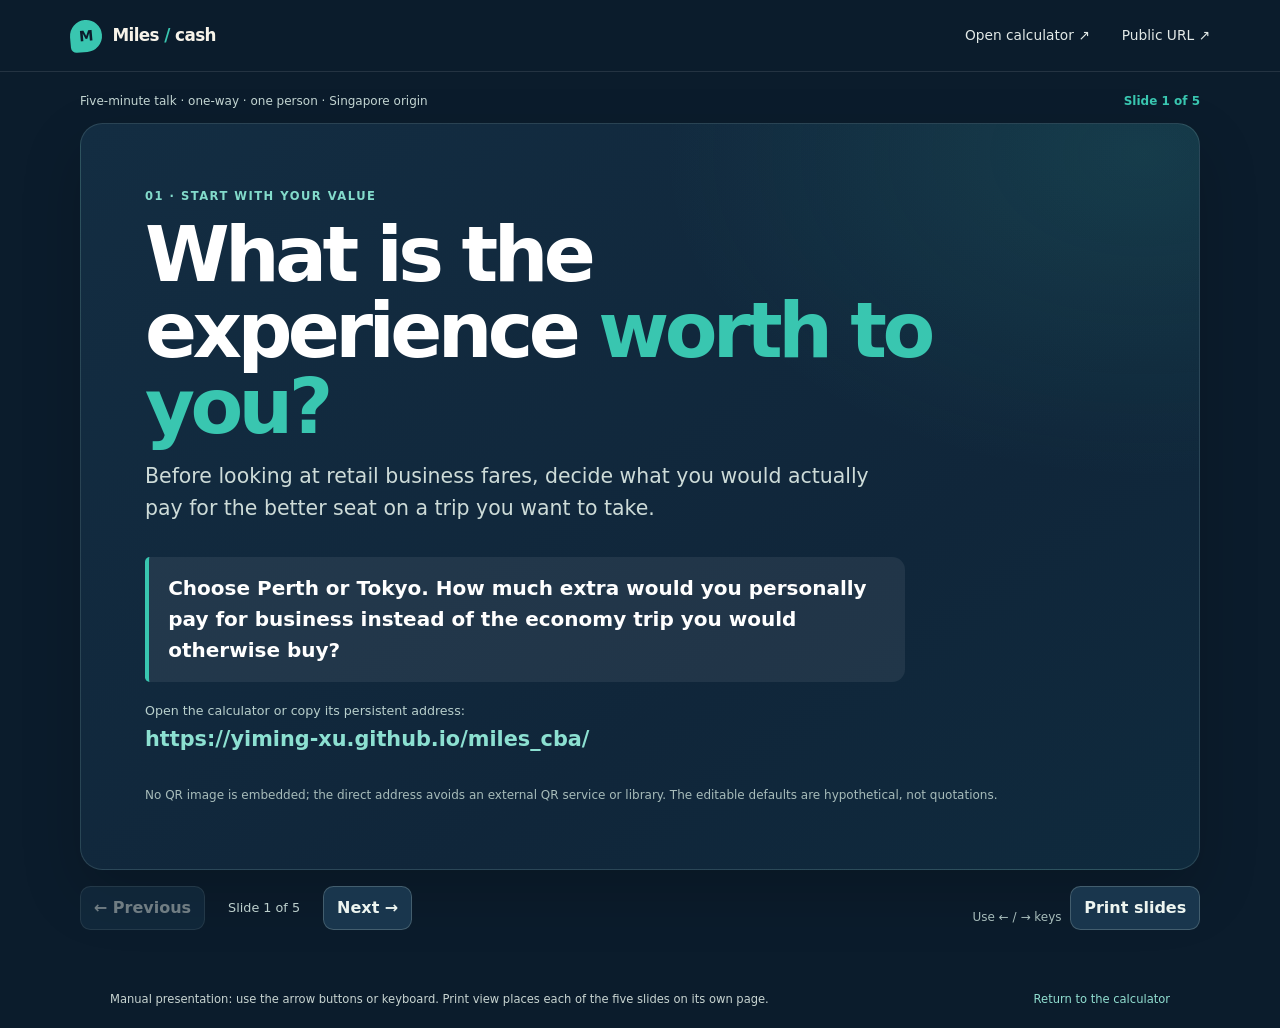
==== slides.html @ 459aa9f6 "feat: publish guided miles calculator and five-slide presentation" ====
<!doctype html>
<html lang="en-SG">
<head>
  <meta charset="utf-8">
  <meta name="viewport" content="width=device-width, initial-scale=1">
  <meta name="theme-color" content="#10263a">
  <meta name="description" content="A five-slide browser presentation: compare personal value, miles, cash and time for Singapore-origin one-way awards.">
  <title>Miles or cash? — five-slide browser presentation</title>
  <link rel="stylesheet" href="styles.css">
</head>
<body class="slides-page">
  <header class="site-header">
    <a class="brand" href="index.html" aria-label="Open Miles or cash calculator">
      <span class="brand-mark" aria-hidden="true">M</span>
      <span>Miles <span class="brand-light">/</span> cash</span>
    </a>
    <nav class="top-nav" aria-label="Page navigation">
      <a href="index.html">Open calculator <span aria-hidden="true">↗</span></a>
      <a href="https://yiming-xu.github.io/miles_cba/">Public URL <span aria-hidden="true">↗</span></a>
    </nav>
  </header>

  <div class="slides-topline">
    <span>Five-minute talk · one-way · one person · Singapore origin</span>
    <strong id="slide-counter" aria-live="polite">Slide 1 of 5</strong>
  </div>

  <main class="slide-stage" id="slide-stage" aria-label="Five-slide presentation">
    <section class="slide" id="slide-1" aria-labelledby="slide-title-1" aria-hidden="false">
      <p class="slide-kicker">01 · Start with your value</p>
      <h1 id="slide-title-1">What is the experience <em>worth to you?</em></h1>
      <p class="slide-lede">Before looking at retail business fares, decide what you would actually pay for the better seat on a trip you want to take.</p>
      <p class="slide-question">Choose Perth or Tokyo. How much extra would you personally pay for business instead of the economy trip you would otherwise buy?</p>
      <p class="slide-url">Open the calculator or copy its persistent address:<br>
        <a href="https://yiming-xu.github.io/miles_cba/">https://yiming-xu.github.io/miles_cba/</a>
      </p>
      <p class="slide-note">No QR image is embedded; the direct address avoids an external QR service or library. The editable defaults are hypothetical, not quotations.</p>
    </section>

    <section class="slide" id="slide-2" aria-labelledby="slide-title-2" aria-hidden="true" hidden>
      <p class="slide-kicker">02 · What do the miles buy?</p>
      <h1 id="slide-title-2">A full award, <em>one way.</em></h1>
      <p class="slide-lede">These are Singapore Airlines Saver business awards from Singapore, for one person. They are not upgrade-award prices.</p>
      <div class="slide-table-wrap" role="region" aria-label="One-way award and illustrative cash assumptions" tabindex="0">
        <table class="slide-table">
          <thead>
            <tr><th scope="col">Singapore to</th><th scope="col">Full business award</th><th scope="col">Economy saving*</th><th scope="col">Award cash*</th></tr>
          </thead>
          <tbody>
            <tr><td>Perth</td><td><strong>42,500 miles</strong></td><td>S$300</td><td>S$100</td></tr>
            <tr><td>Tokyo, Haneda or Narita</td><td><strong>54,500 miles</strong></td><td>S$450</td><td>S$100</td></tr>
            <tr><td>London Heathrow</td><td><strong>108,500 miles</strong></td><td>S$700</td><td>S$100</td></tr>
          </tbody>
        </table>
      </div>
      <div class="slide-callout"><strong>*Hypothetical teaching inputs, not live fares or taxes.</strong> Match the whole itinerary and the cash you truly avoid. Award cash charges are additional; seats are capacity-controlled.</div>
      <p class="slide-note">Rate research verified 19 October 2026. No date-specific seat search was performed. Recheck the award chart, cash charges and inventory before presenting or booking. <a href="https://github.com/yiming-xu/miles_cba/blob/main/presentation.md#sources" target="_blank" rel="noopener">Source notes on GitHub ↗</a></p>
    </section>

    <section class="slide" id="slide-3" aria-labelledby="slide-title-3" aria-hidden="true" hidden>
      <p class="slide-kicker">03 · How would you earn them?</p>
      <h1 id="slide-title-3">One pool. <em>One cap.</em></h1>
      <p class="slide-lede">The calculator uses one simple monthly eligible-spend pool. It does not combine bank points or optimize category caps.</p>
      <div class="slide-kpis">
        <div class="slide-kpi"><span>Eligible spend / month</span><strong>S$1,000</strong><small>Hypothetical one-pool cap</small></div>
        <div class="slide-kpi"><span>Illustrative earn rate</span><strong>4 mpd</strong><small>4,000 miles in a full month</small></div>
        <div class="slide-kpi"><span>Opening balance</span><strong>0</strong><small>Prospective earning only</small></div>
      </div>
      <div class="slide-two-col">
        <div class="slide-panel">
          <h2>Why does the calculator show more time?</h2>
          <ul>
            <li>Default transfer block: 10,000 miles; editable, with an idealised 1-mile switch.</li>
            <li>Round the remaining award target up to a transfer block, then round accumulation up to full months.</li>
            <li>Whole-month cashback and time costs include any miles earned beyond the award target. Leftover miles receive S$0 value.</li>
          </ul>
        </div>
        <div class="slide-panel">
          <h2>Keep the earning pool simple</h2>
          <p>Effective monthly spend is the lower of eligible spend and the single cap. No multi-bank optimiser, category split, transaction rounding or exclusions are simulated.</p>
          <p class="slide-formula">Monthly eligible spend × miles per S$ = miles per month</p>
        </div>
      </div>
      <p class="slide-note">This does not model opening miles; do not use it to price an existing balance. Choose a one-way trip that matches your actual plan.</p>
    </section>

    <section class="slide" id="slide-4" aria-labelledby="slide-title-4" aria-hidden="true" hidden>
      <p class="slide-kicker">04 · What do you give up?</p>
      <h1 id="slide-title-4">Count the cash <em>and the time.</em></h1>
      <p class="slide-lede">Tokyo illustrates the default whole-month model. The result changes when your genuine alternative or earning conditions change.</p>
      <div class="slide-two-col">
        <div class="slide-panel">
          <h2>Tokyo · 54,500-mile award</h2>
          <ul>
            <li>54,500 required miles round up to a 60,000-mile transfer goal at the default 10,000-mile block.</li>
            <li>At 4,000 miles per month, 15 whole months earn 60,000 miles; 5,500 remain after the award.</li>
            <li>15 months × S$1,000 × 1.7% = <strong>S$255 cashback forgone</strong>.</li>
            <li>15 months × 15 minutes × S$40/hour = <strong>S$150 time cost</strong>.</li>
          </ul>
        </div>
        <div class="slide-panel">
          <h2>Fees and gift routes</h2>
          <p>S$100 hypothetical award cash + S$30 hypothetical fee allowance.</p>
          <p>A welcome fee or a genuinely displaced cash offer belongs in the cost. A cash gift that can accompany the miles card belongs on the value side.</p>
          <p class="slide-formula">Cashback + time + award cash + incremental fees = modeled cost</p>
        </div>
      </div>
      <div class="slide-callout">Surplus miles are shown separately and valued at <strong>S$0</strong>. Credit delay affects the ready-date estimate in parallel; no extra monthly spend or time cost is assumed during that wait.</div>
      <p class="slide-note">All cash amounts and personal time values are illustrative, not quotes or universal valuations. Offer eligibility and qualifying spend are not checked.</p>
    </section>

    <section class="slide" id="slide-5" aria-labelledby="slide-title-5" aria-hidden="true" hidden>
      <p class="slide-kicker">05 · Your answer, not the airline's valuation</p>
      <h1 id="slide-title-5">Start with your own <em>break-even.</em></h1>
      <p class="slide-lede">Under the Tokyo defaults, the whole-month estimate is simple enough to audit—and sensitive to your own numbers.</p>
      <div class="slide-result">
        <div><span>Total modeled cost</span><strong>S$535</strong></div>
        <div><span>Break-even extra willingness</span><strong>S$85</strong></div>
        <div class="highlight"><span>Example willingness S$150 → net</span><strong>+S$65</strong></div>
      </div>
      <div class="slide-two-col">
        <div class="slide-panel">
          <h2>Use your own real alternative</h2>
          <p>The S$450 economy saving plus S$150 willingness gives S$600 personal value. Subtract S$535 modeled cost. This is a teaching comparison, not a booking recommendation.</p>
          <p class="slide-formula">Break-even willingness = max(0, total cost − economy saving − miles-card cash gift)</p>
        </div>
        <div class="slide-panel">
          <h2>Before deciding</h2>
          <ul>
            <li>Positive does not guarantee a seat, savings, or a future award rate.</li>
            <li>Check expiry, devaluation risk, real dates, cash charges and full-trip fares.</li>
            <li>Within S$50 of zero? Small assumption changes can reverse the sign.</li>
          </ul>
        </div>
      </div>
      <p class="slide-note">Research snapshot: 19 October 2026. Offers expire; recheck terms and eligibility. No live seat check. <a href="https://github.com/yiming-xu/miles_cba/blob/main/research/sweet-spots.md" target="_blank" rel="noopener">Detailed sweet spots and promotion notes ↗</a> · <a href="https://github.com/yiming-xu/miles_cba/blob/main/presentation.md#appendix--public-welcome-offer-examples" target="_blank" rel="noopener">Welcome-offer appendix ↗</a></p>
      <p class="slide-note">Close: compare the trip you want, count money and time, then decide for yourself.</p>
    </section>
  </main>

  <nav class="slide-controls" aria-label="Presentation controls">
    <div class="slide-control-group">
      <button id="previous-slide" type="button" aria-label="Previous slide">← <span class="print-label">Previous</span></button>
      <span class="slide-count" id="slide-count" aria-live="polite">Slide 1 of 5</span>
      <button id="next-slide" type="button" aria-label="Next slide"><span class="print-label">Next</span> →</button>
    </div>
    <div class="slide-control-group">
      <span class="slide-note">Use ← / → keys</span>
      <button id="print-slides" type="button">Print slides</button>
    </div>
  </nav>

  <footer class="site-footer">
    <p>Manual presentation: use the arrow buttons or keyboard. Print view places each of the five slides on its own page.</p>
    <a href="index.html">Return to the calculator</a>
  </footer>

  <script>
    (() => {
      "use strict";
      const slides = Array.from(document.querySelectorAll(".slide"));
      const previous = document.getElementById("previous-slide");
      const next = document.getElementById("next-slide");
      const counter = document.getElementById("slide-count");
      const topCounter = document.getElementById("slide-counter");
      const status = document.getElementById("slide-counter");
      let current = 0;
      let touchStartX = null;

      function showSlide(index) {
        current = Math.max(0, Math.min(slides.length - 1, index));
        slides.forEach((slide, slideIndex) => {
          const isCurrent = slideIndex === current;
          slide.hidden = !isCurrent;
          slide.setAttribute("aria-hidden", String(!isCurrent));
        });
        const label = `Slide ${current + 1} of ${slides.length}`;
        counter.textContent = label;
        topCounter.textContent = label;
        previous.disabled = current === 0;
        next.disabled = current === slides.length - 1;
        status.setAttribute("aria-label", `${label}: ${slides[current].querySelector("h1").textContent}`);
      }

      previous.addEventListener("click", () => showSlide(current - 1));
      next.addEventListener("click", () => showSlide(current + 1));
      document.getElementById("print-slides").addEventListener("click", () => window.print());
      document.addEventListener("keydown", (event) => {
        if (event.altKey || event.ctrlKey || event.metaKey) return;
        if (event.target instanceof HTMLElement && event.target.isContentEditable) return;
        if (event.key === "ArrowRight" || event.key === "PageDown") {
          event.preventDefault();
          showSlide(current + 1);
        } else if (event.key === "ArrowLeft" || event.key === "PageUp") {
          event.preventDefault();
          showSlide(current - 1);
        } else if (event.key === "Home") {
          showSlide(0);
        } else if (event.key === "End") {
          showSlide(slides.length - 1);
        }
      });
      const stage = document.getElementById("slide-stage");
      stage.addEventListener("touchstart", (event) => {
        touchStartX = event.changedTouches[0]?.clientX ?? null;
      }, { passive: true });
      stage.addEventListener("touchend", (event) => {
        const endX = event.changedTouches[0]?.clientX;
        if (touchStartX === null || typeof endX !== "number") return;
        const distance = endX - touchStartX;
        if (Math.abs(distance) > 70) showSlide(current + (distance < 0 ? 1 : -1));
        touchStartX = null;
      }, { passive: true });
      showSlide(0);
    })();
  </script>
</body>
</html>
---- styles.css ----
:root {
  color-scheme: light;
  --navy: #10263a;
  --navy-deep: #0b1c2c;
  --navy-soft: #1a3850;
  --teal: #39c6b0;
  --teal-dark: #087f75;
  --teal-pale: #dff5ed;
  --cream: #f7f3e9;
  --paper: #fffdf8;
  --ink: #172c3d;
  --muted: #60717a;
  --line: #d8ded9;
  --coral: #b44837;
  --positive: #096c5e;
  --shadow: 0 14px 38px rgba(16, 38, 58, 0.08);
  --radius-lg: 1.3rem;
  --radius-md: 0.85rem;
  font-family: "Avenir Next", Avenir, "Segoe UI", system-ui, sans-serif;
  font-synthesis: none;
  text-rendering: optimizeLegibility;
  -webkit-font-smoothing: antialiased;
  -moz-osx-font-smoothing: grayscale;
}

* { box-sizing: border-box; }
html { scroll-behavior: smooth; scroll-padding-top: 8rem; }
body { margin: 0; background: var(--cream); color: var(--ink); line-height: 1.55; }
button, input, select { font: inherit; }
a { color: inherit; }
a:focus-visible, button:focus-visible, input:focus-visible, select:focus-visible, summary:focus-visible {
  outline: 3px solid #27a997;
  outline-offset: 3px;
}
[hidden] { display: none !important; }

.site-header {
  min-height: 4.5rem;
  padding: 0.8rem max(1.25rem, calc((100vw - 1140px) / 2));
  display: flex;
  align-items: center;
  justify-content: space-between;
  gap: 1rem;
  color: var(--cream);
  background: var(--navy-deep);
}
.brand {
  display: inline-flex;
  align-items: center;
  gap: 0.65rem;
  text-decoration: none;
  font-weight: 800;
  letter-spacing: -0.035em;
  font-size: 1.05rem;
}
.brand-mark {
  width: 2rem;
  height: 2rem;
  display: grid;
  place-items: center;
  color: var(--navy-deep);
  background: var(--teal);
  border-radius: 50% 50% 50% 0.35rem;
  font-size: 0.9rem;
  transform: rotate(-5deg);
}
.brand-light { color: var(--teal); }
.top-nav { display: flex; align-items: center; gap: clamp(0.8rem, 3vw, 2rem); }
.top-nav a {
  color: #e2e9e7;
  font-size: 0.86rem;
  text-decoration: none;
}
.top-nav a:hover, .hero-footnote a:hover { color: var(--teal); }

.hero {
  padding: clamp(2.6rem, 7vw, 5rem) max(1.25rem, calc((100vw - 1140px) / 2)) 1.7rem;
  color: var(--cream);
  background:
    radial-gradient(ellipse at 83% 18%, rgba(57, 198, 176, 0.15), transparent 33%),
    linear-gradient(135deg, var(--navy), #153349 72%, #102b3d);
}
.hero-copy { max-width: 780px; }
.eyebrow {
  margin: 0 0 0.38rem;
  color: var(--teal-dark);
  font-size: 0.72rem;
  font-weight: 850;
  letter-spacing: 0.14em;
  line-height: 1.3;
  text-transform: uppercase;
}
.eyebrow-light { color: #86dfd0; }
.hero h1 {
  max-width: 760px;
  margin: 0;
  font-size: clamp(2.65rem, 7vw, 5.6rem);
  line-height: 0.99;
  letter-spacing: -0.065em;
  font-weight: 760;
}
.hero h1 em { color: var(--teal); font-style: normal; }
.hero-lede {
  max-width: 650px;
  margin: 1.2rem 0 0;
  color: #d5e0df;
  font-size: clamp(1rem, 2vw, 1.2rem);
}
.hypothesis-banner {
  width: min(100%, 1140px);
  display: flex;
  align-items: flex-start;
  gap: 0.85rem;
  margin: 2rem auto 0;
  padding: 1rem 1.15rem;
  color: #f8f5ea;
  background: rgba(255, 255, 255, 0.07);
  border: 1px solid rgba(182, 231, 219, 0.28);
  border-radius: var(--radius-md);
}
.hypothesis-banner p { margin: 0; font-size: 0.91rem; }
.hypothesis-banner strong { color: #9fe4d8; }
.banner-icon {
  flex: 0 0 1.35rem;
  display: grid;
  place-items: center;
  width: 1.35rem;
  height: 1.35rem;
  margin-top: 0.05rem;
  color: var(--navy);
  background: var(--teal);
  border-radius: 50%;
  font-size: 0.8rem;
  font-weight: 900;
}
.hero-footnote {
  width: min(100%, 1140px);
  display: flex;
  justify-content: space-between;
  gap: 1rem;
  margin: 1.35rem auto 0;
  color: #b8cbc9;
  font-size: 0.79rem;
}
.hero-footnote a { color: #dff4ee; text-decoration: none; }

.sticky-result {
  position: sticky;
  top: 0.55rem;
  z-index: 20;
  width: min(calc(100% - 2rem), 1140px);
  min-height: 5.2rem;
  display: flex;
  align-items: center;
  gap: 1.4rem;
  margin: 1.1rem auto 0;
  padding: 0.8rem 1.2rem;
  color: var(--ink);
  background: rgba(255, 253, 248, 0.96);
  border: 1px solid rgba(16, 38, 58, 0.12);
  border-left: 0.35rem solid var(--teal-dark);
  border-radius: 0.95rem;
  box-shadow: 0 8px 24px rgba(16, 38, 58, 0.12);
  backdrop-filter: blur(12px);
}
.sticky-result.is-positive { border-left-color: var(--positive); }
.sticky-result.is-negative { border-left-color: var(--coral); }
.sticky-result.is-invalid { border-left-color: #b07c27; }
.sticky-result-copy { flex: 1 1 auto; min-width: 10rem; display: flex; flex-direction: column; }
.sticky-label { color: var(--muted); font-size: 0.68rem; font-weight: 800; letter-spacing: 0.09em; text-transform: uppercase; }
.sticky-result-copy strong { font-size: 0.92rem; line-height: 1.3; }
.sticky-metric { min-width: 7.2rem; display: flex; flex-direction: column; }
.sticky-metric > span { color: var(--muted); font-size: 0.71rem; }
.sticky-metric strong { font-size: 1.2rem; line-height: 1.2; font-variant-numeric: tabular-nums; }
.sticky-metric small { font-size: 0.7rem; font-weight: 600; }
.sticky-link { flex: 0 0 auto; color: var(--teal-dark); font-size: 0.8rem; font-weight: 800; text-decoration: none; }
.sticky-link:hover { text-decoration: underline; }

.page-main { width: min(calc(100% - 2rem), 1060px); margin: 0 auto; padding: 2.4rem 0 4rem; }
.intro-row { display: flex; justify-content: space-between; align-items: end; gap: 2rem; margin: 0 0 1.35rem; }
.intro-row h2 { margin: 0; color: var(--navy); font-size: clamp(1.6rem, 4vw, 2.3rem); letter-spacing: -0.045em; line-height: 1.1; }
.intro-row h2 span { color: var(--teal-dark); font-size: 0.75em; }
.intro-note { max-width: 430px; margin: 0; color: var(--muted); font-size: 0.88rem; }
.calculator-form { display: grid; gap: 1rem; }
.step-card {
  padding: clamp(1.2rem, 3vw, 2rem);
  background: var(--paper);
  border: 1px solid rgba(16, 38, 58, 0.09);
  border-radius: var(--radius-lg);
  box-shadow: var(--shadow);
}
.step-heading { display: flex; align-items: flex-start; gap: 0.95rem; margin-bottom: 0.85rem; }
.step-number {
  flex: 0 0 2.55rem;
  display: grid;
  place-items: center;
  height: 2.55rem;
  color: var(--navy);
  background: var(--teal-pale);
  border-radius: 0.75rem;
  font-size: 0.8rem;
  font-weight: 900;
  font-variant-numeric: tabular-nums;
}
.step-heading .eyebrow { margin-top: 0.08rem; }
.step-heading h2 { margin: 0; color: var(--navy); font-size: clamp(1.3rem, 3vw, 1.75rem); line-height: 1.18; letter-spacing: -0.04em; }
.section-lede { max-width: 760px; margin: 0 0 1.3rem; color: var(--muted); font-size: 0.93rem; }
.field-grid { display: grid; grid-template-columns: repeat(2, minmax(0, 1fr)); gap: 1rem 1.2rem; }
.field-grid-wide { align-items: stretch; }
.field-span-two { grid-column: 1 / -1; }
.field { min-width: 0; display: flex; flex-direction: column; gap: 0.4rem; }
.field > label { color: var(--ink); font-size: 0.86rem; font-weight: 760; line-height: 1.35; }
.unit { display: inline-block; margin-left: 0.18rem; color: var(--muted); font-size: 0.7rem; font-weight: 650; letter-spacing: 0.02em; }
.field-hint { color: var(--muted); font-size: 0.75rem; line-height: 1.42; }
.field input, .field select, .input-with-prefix, .input-with-suffix {
  width: 100%;
  min-height: 2.85rem;
  color: var(--ink);
  background: #fff;
  border: 1px solid #cbd5d1;
  border-radius: 0.65rem;
}
.field input, .field select { padding: 0.65rem 0.75rem; }
.field select { cursor: pointer; }
.field input[aria-invalid="true"] { border-color: var(--coral); background: #fff9f7; }
.input-with-prefix, .input-with-suffix { display: flex; align-items: center; overflow: hidden; }
.input-with-prefix > span, .input-with-suffix > span {
  flex: 0 0 auto;
  padding: 0 0.75rem;
  color: var(--muted);
  font-size: 0.83rem;
  font-weight: 700;
}
.input-with-prefix input, .input-with-suffix input { min-width: 0; border: 0; border-radius: 0; }
.input-with-prefix:focus-within, .input-with-suffix:focus-within { outline: 3px solid rgba(39, 169, 151, 0.3); border-color: var(--teal-dark); }
.input-with-prefix input:focus-visible, .input-with-suffix input:focus-visible { outline: none; }
.award-rate {
  grid-column: 1 / -1;
  display: flex;
  align-items: baseline;
  flex-wrap: wrap;
  gap: 0.25rem 0.75rem;
  padding: 0.9rem 1rem;
  color: var(--cream);
  background: var(--navy);
  border-radius: var(--radius-md);
}
.award-rate-label { flex-basis: 100%; color: #a7c7c5; font-size: 0.7rem; font-weight: 750; letter-spacing: 0.08em; text-transform: uppercase; }
.award-rate strong { color: #fff; font-size: 1.55rem; font-variant-numeric: tabular-nums; line-height: 1.2; }
.award-rate strong small { color: #b9d0cc; font-size: 0.75rem; }
.award-rate-route { color: #d3e4de; font-size: 0.85rem; }
.inline-note { display: flex; gap: 0.6rem; margin: 1.1rem 0 0; padding-top: 0.85rem; color: #4e666b; border-top: 1px solid #e5e9e4; font-size: 0.79rem; }
.inline-note span { color: var(--teal-dark); font-weight: 900; }

.optional-details { margin-top: 1.35rem; border-top: 1px solid #e1e7e2; }
.optional-details summary, .research-appendix summary { cursor: pointer; list-style: none; }
.optional-details summary::-webkit-details-marker, .research-appendix summary::-webkit-details-marker { display: none; }
.optional-details summary {
  display: flex;
  align-items: center;
  gap: 0.7rem;
  padding: 1rem 0 0;
  color: var(--teal-dark);
  font-size: 0.87rem;
  font-weight: 800;
}
.optional-details summary::before { content: "+"; display: inline-grid; place-items: center; width: 1.35rem; height: 1.35rem; color: var(--navy); background: var(--teal-pale); border-radius: 50%; font-size: 1rem; }
.optional-details[open] summary::before { content: "−"; }
.details-lede { margin: 0.8rem 0 1rem; color: var(--muted); font-size: 0.81rem; }
.assumption-callout { margin: 1.05rem 0 0; padding: 0.8rem 0.9rem; color: #4f5e5e; background: #f3f4ee; border-left: 3px solid #7abeb1; border-radius: 0.3rem; font-size: 0.77rem; }
.transfer-controls { display: grid; grid-template-columns: minmax(0, 1fr) minmax(0, 1fr); align-items: end; gap: 1.2rem; margin-top: 1.2rem; padding-top: 1.2rem; border-top: 1px solid #e1e7e2; }
.transfer-field { max-width: 25rem; }
.switch-row { display: flex; align-items: center; gap: 0.8rem; min-height: 3.6rem; cursor: pointer; }
.switch-row > input { position: absolute; width: 1px; height: 1px; opacity: 0.01; }
.switch-visual { position: relative; flex: 0 0 2.7rem; width: 2.7rem; height: 1.55rem; background: #c5d0ce; border-radius: 2rem; transition: background 160ms ease; }
.switch-visual::after { content: ""; position: absolute; top: 0.2rem; left: 0.2rem; width: 1.15rem; height: 1.15rem; background: white; border-radius: 50%; box-shadow: 0 1px 4px rgba(0, 0, 0, 0.2); transition: transform 160ms ease; }
.switch-row input:checked + .switch-visual { background: var(--teal-dark); }
.switch-row input:checked + .switch-visual::after { transform: translateX(1.15rem); }
.switch-row input:focus-visible + .switch-visual { outline: 3px solid #27a997; outline-offset: 3px; }
.switch-row strong, .switch-row small { display: block; }
.switch-row strong { color: var(--ink); font-size: 0.83rem; }
.switch-row small { max-width: 19rem; margin-top: 0.18rem; color: var(--muted); font-size: 0.72rem; line-height: 1.4; }

.input-error { margin: 0 0 1rem; padding: 0.9rem 1rem; color: #762d21; background: #fff0eb; border: 1px solid #e2a99c; border-radius: 0.7rem; font-size: 0.85rem; }
.result-panel {
  margin-top: 1.2rem;
  padding: clamp(1.2rem, 3.5vw, 2.2rem);
  color: var(--cream);
  background: linear-gradient(145deg, var(--navy), #15354a);
  border-radius: var(--radius-lg);
  box-shadow: 0 18px 45px rgba(16, 38, 58, 0.16);
  scroll-margin-top: 8rem;
}
.result-heading-row { display: flex; justify-content: space-between; align-items: center; gap: 1rem; }
.result-heading-row .eyebrow { color: #8dd7ca; }
.result-heading-row h2 { margin: 0; color: #fff; font-size: clamp(1.45rem, 3vw, 2rem); letter-spacing: -0.04em; }
.model-badge { flex: 0 0 auto; padding: 0.42rem 0.65rem; color: #d8f2e9; background: rgba(57, 198, 176, 0.12); border: 1px solid rgba(131, 220, 203, 0.32); border-radius: 2rem; font-size: 0.66rem; font-weight: 800; letter-spacing: 0.045em; text-transform: uppercase; }
.result-status { margin: 0.85rem 0 1.15rem; color: #c4d8d4; font-size: 0.84rem; }
.result-topline { display: grid; grid-template-columns: 1.1fr 0.9fr; gap: 0.8rem; }
.result-net-block, .result-break-even { display: flex; flex-direction: column; justify-content: center; min-height: 8rem; padding: 1.1rem 1.25rem; background: rgba(255, 255, 255, 0.07); border: 1px solid rgba(255, 255, 255, 0.12); border-radius: var(--radius-md); }
.result-net-block > span:first-child, .result-break-even > span { color: #bdd1ce; font-size: 0.75rem; font-weight: 700; }
.result-net-block > strong { margin: 0.18rem 0; color: var(--teal); font-size: clamp(2rem, 6vw, 3.2rem); font-variant-numeric: tabular-nums; letter-spacing: -0.06em; line-height: 1.1; }
.result-net-block > span:last-child, .result-break-even small { color: #c4d8d4; font-size: 0.73rem; }
.result-break-even strong { margin: 0.35rem 0; color: #fff; font-size: clamp(1.4rem, 4vw, 2rem); font-variant-numeric: tabular-nums; letter-spacing: -0.04em; }
.sensitivity-note { margin-top: 0.8rem; padding: 0.8rem 1rem; color: #fff2d6; background: rgba(208, 157, 61, 0.17); border: 1px solid rgba(231, 193, 112, 0.4); border-radius: 0.65rem; font-size: 0.83rem; font-weight: 720; }
.result-grid { display: grid; grid-template-columns: repeat(2, minmax(0, 1fr)); gap: 1rem; margin-top: 1rem; }
.result-group { padding: 1rem 1.05rem; background: rgba(255, 255, 255, 0.045); border: 1px solid rgba(255, 255, 255, 0.09); border-radius: var(--radius-md); }
.result-group h3 { margin: 0 0 0.6rem; color: #8bdccc; font-size: 0.82rem; letter-spacing: 0.04em; }
.result-group dl { margin: 0; }
.result-group dl > div { display: flex; justify-content: space-between; gap: 1rem; padding: 0.43rem 0; border-bottom: 1px solid rgba(255, 255, 255, 0.09); font-size: 0.76rem; }
.result-group dl > div:last-child { border-bottom: 0; }
.result-group dt { color: #c1d2d0; }
.result-group dd { margin: 0; color: #fff; text-align: right; font-variant-numeric: tabular-nums; }
.total-row dt, .total-row dd { color: #fff; font-weight: 850; }
.leftover-card { display: grid; grid-template-columns: minmax(10rem, 0.65fr) 1.35fr; gap: 1rem; align-items: center; margin-top: 0.9rem; padding: 1rem 1.1rem; color: var(--ink); background: #e6f6ee; border-radius: var(--radius-md); }
.leftover-label { display: block; color: #4c6865; font-size: 0.7rem; font-weight: 800; letter-spacing: 0.06em; text-transform: uppercase; }
.leftover-card strong { display: block; margin-top: 0.1rem; color: #075c51; font-size: 1.45rem; font-variant-numeric: tabular-nums; }
.leftover-card strong small { font-size: 0.72rem; }
.leftover-details p { margin: 0.15rem 0; color: #45615d; font-size: 0.73rem; }
.leftover-details p strong { display: inline; margin: 0; font-size: inherit; }
.method-note, .decision-note { margin: 1rem 0 0; color: #c7d7d4; font-size: 0.75rem; line-height: 1.55; }
.method-note strong { color: #fff; }
.decision-note { padding-top: 0.85rem; border-top: 1px solid rgba(255, 255, 255, 0.12); }

.closing-card {
  display: grid;
  grid-template-columns: auto 1fr auto;
  align-items: center;
  gap: 1.1rem;
  margin-top: 1rem;
  padding: 1.35rem 1.55rem;
  background: #e3f3eb;
  border-radius: var(--radius-lg);
}
.closing-mark { display: grid; place-items: center; width: 2.7rem; height: 2.7rem; color: var(--navy); background: var(--teal); border-radius: 0.9rem; font-size: 1.3rem; font-weight: 900; }
.closing-card .eyebrow { margin-bottom: 0.2rem; }
.closing-card h2 { margin: 0; color: var(--navy); font-size: 1.3rem; letter-spacing: -0.035em; }
.closing-card p:last-child { margin: 0.25rem 0 0; color: #536a6c; font-size: 0.82rem; }
.button { display: inline-flex; align-items: center; justify-content: center; gap: 0.55rem; padding: 0.75rem 0.95rem; border-radius: 0.7rem; font-size: 0.81rem; font-weight: 800; text-decoration: none; white-space: nowrap; }
.button-dark { color: #fff; background: var(--navy); }
.button-dark:hover { background: var(--navy-soft); }

.research-appendix { margin-top: 1rem; padding: 0 1.3rem; background: var(--paper); border: 1px solid rgba(16, 38, 58, 0.1); border-radius: var(--radius-md); }
.research-appendix summary { display: flex; align-items: center; gap: 0.7rem; min-height: 3.7rem; color: var(--navy); font-size: 0.9rem; font-weight: 820; }
.research-appendix summary::before { content: "+"; display: inline-grid; place-items: center; width: 1.35rem; height: 1.35rem; color: var(--navy); background: var(--teal-pale); border-radius: 50%; }
.research-appendix[open] summary::before { content: "−"; }
.appendix-tag { margin-left: auto; padding: 0.22rem 0.5rem; color: var(--teal-dark); background: var(--teal-pale); border-radius: 2rem; font-size: 0.63rem; letter-spacing: 0.07em; text-transform: uppercase; }
.appendix-content { padding: 0.1rem 0 1.25rem; }
.appendix-warning { margin: 0 0 1rem; padding: 0.8rem 0.9rem; color: #594a2c; background: #fbf2dc; border-left: 3px solid #c2963c; font-size: 0.78rem; }
.appendix-columns { display: grid; grid-template-columns: repeat(2, minmax(0, 1fr)); gap: 1.5rem; }
.appendix-columns h3 { margin: 0 0 0.45rem; color: var(--navy); font-size: 0.95rem; }
.appendix-columns p, .appendix-columns li { color: #53666c; font-size: 0.78rem; }
.appendix-columns ul { padding-left: 1.2rem; }
.appendix-columns li + li { margin-top: 0.35rem; }
.text-link { display: inline-block; margin: 0.2rem 0; color: var(--teal-dark); font-size: 0.78rem; font-weight: 760; }
.source-caveat { margin: 1rem 0 0; padding-top: 0.85rem; color: var(--muted); border-top: 1px solid var(--line); font-size: 0.73rem; }
.site-footer { display: flex; justify-content: space-between; gap: 1rem; padding: 1.2rem max(1.25rem, calc((100vw - 1060px) / 2)); color: #c8d4d1; background: var(--navy-deep); font-size: 0.72rem; }
.site-footer p { margin: 0; }
.site-footer a { color: #91ded0; text-decoration: none; }
.site-footer a:hover { text-decoration: underline; }

/* Five-slide browser talk */
.slides-page { min-height: 100vh; color: var(--cream); background: var(--navy-deep); }
.slides-page .site-header { border-bottom: 1px solid rgba(255, 255, 255, 0.1); }
.slides-topline { width: min(calc(100% - 2rem), 1120px); display: flex; justify-content: space-between; align-items: center; gap: 1rem; margin: 1.25rem auto 0; color: #c3d5d2; font-size: 0.75rem; }
.slides-topline strong { color: var(--teal); }
.slide-stage { width: min(calc(100% - 2rem), 1120px); margin: 0.8rem auto 0; }
.slide {
  min-height: min(72vh, 730px);
  display: flex;
  flex-direction: column;
  justify-content: center;
  overflow: hidden;
  padding: clamp(1.5rem, 5vw, 4.3rem);
  color: var(--cream);
  background:
    radial-gradient(ellipse at 95% 4%, rgba(57, 198, 176, 0.13), transparent 32%),
    linear-gradient(145deg, #132d42, #10263a 65%, #0f2a3d);
  border: 1px solid rgba(190, 227, 217, 0.15);
  border-radius: 1.4rem;
  box-shadow: 0 24px 60px rgba(0, 0, 0, 0.18);
}
.slide[hidden] { display: none; }
.slide-kicker { margin: 0 0 0.7rem; color: #83dbcb; font-size: 0.72rem; font-weight: 850; letter-spacing: 0.13em; text-transform: uppercase; }
.slide h1 { max-width: 850px; margin: 0; color: #fff; font-size: clamp(2.2rem, 6vw, 4.9rem); line-height: 0.99; letter-spacing: -0.06em; }
.slide h1 em { color: var(--teal); font-style: normal; }
.slide-lede { max-width: 760px; margin: 1rem 0 0; color: #cddbd8; font-size: clamp(1rem, 2.3vw, 1.28rem); }
.slide-question { max-width: 760px; margin: 2rem 0 0; padding: 1rem 1.2rem; color: #fff; background: rgba(255,255,255,0.07); border-left: 4px solid var(--teal); border-radius: 0.3rem 0.8rem 0.8rem 0.3rem; font-size: clamp(1rem, 2vw, 1.25rem); font-weight: 720; }
.slide-url { margin-top: 1.2rem; color: #b9d0cd; font-size: 0.79rem; }
.slide-url a { display: inline-block; margin-top: 0.15rem; color: #8ce0d1; font-size: clamp(1rem, 2.3vw, 1.3rem); font-weight: 800; overflow-wrap: anywhere; text-decoration: none; }
.slide-url a:hover { text-decoration: underline; }
.slide-note { margin: 1.15rem 0 0; color: #a7bcba; font-size: 0.75rem; }
.slide-kpis { display: grid; grid-template-columns: repeat(3, minmax(0, 1fr)); gap: 0.85rem; margin-top: 1.6rem; }
.slide-kpi { padding: 1.05rem; background: rgba(255,255,255,0.065); border: 1px solid rgba(255,255,255,0.11); border-radius: 0.85rem; }
.slide-kpi span { display: block; color: #a9c5c1; font-size: 0.72rem; font-weight: 750; }
.slide-kpi strong { display: block; margin-top: 0.28rem; color: var(--teal); font-size: clamp(1.45rem, 3.5vw, 2.25rem); font-variant-numeric: tabular-nums; letter-spacing: -0.04em; line-height: 1.1; }
.slide-kpi small { display: block; margin-top: 0.25rem; color: #c5d6d3; font-size: 0.69rem; }
.slide-table-wrap { width: 100%; overflow-x: auto; margin-top: 1.5rem; border: 1px solid rgba(255,255,255,0.12); border-radius: 0.8rem; }
.slide-table { width: 100%; border-collapse: collapse; min-width: 34rem; text-align: left; }
.slide-table th, .slide-table td { padding: 0.8rem 0.95rem; border-bottom: 1px solid rgba(255,255,255,0.1); font-size: 0.82rem; }
.slide-table th { color: #97ded1; background: rgba(255,255,255,0.055); font-size: 0.7rem; letter-spacing: 0.07em; text-transform: uppercase; }
.slide-table td { color: #e3ece8; }
.slide-table td strong { color: #fff; font-variant-numeric: tabular-nums; }
.slide-table tr:last-child td { border-bottom: 0; }
.slide-callout { margin-top: 1rem; padding: 0.85rem 1rem; color: #dce8e4; background: rgba(57,198,176,0.09); border: 1px solid rgba(57,198,176,0.28); border-radius: 0.75rem; font-size: 0.81rem; }
.slide-callout strong { color: #99e4d7; }
.slide-two-col { display: grid; grid-template-columns: 1.15fr 0.85fr; gap: 1.1rem; margin-top: 1.45rem; }
.slide-panel { padding: 1.15rem 1.2rem; background: rgba(255,255,255,0.06); border: 1px solid rgba(255,255,255,0.1); border-radius: 0.85rem; }
.slide-panel h2 { margin: 0 0 0.7rem; color: #94dfd1; font-size: 0.9rem; }
.slide-panel p, .slide-panel li { color: #d5e2de; font-size: 0.82rem; }
.slide-panel p { margin: 0.35rem 0; }
.slide-panel ul { margin: 0.3rem 0 0; padding-left: 1.2rem; }
.slide-panel li + li { margin-top: 0.45rem; }
.slide-formula { margin-top: 0.8rem; padding-top: 0.75rem; color: #fff; border-top: 1px solid rgba(255,255,255,0.12); font-size: 0.85rem; font-variant-numeric: tabular-nums; }
.slide-result { display: grid; grid-template-columns: repeat(3, minmax(0, 1fr)); gap: 0.8rem; margin-top: 1.35rem; }
.slide-result > div { padding: 1rem; background: rgba(255,255,255,0.07); border-radius: 0.8rem; }
.slide-result span { display: block; color: #bdd1cd; font-size: 0.72rem; }
.slide-result strong { display: block; margin-top: 0.25rem; color: #fff; font-size: clamp(1.3rem, 3vw, 2rem); font-variant-numeric: tabular-nums; }
.slide-result .highlight strong { color: var(--teal); }
.slide-controls { width: min(calc(100% - 2rem), 1120px); display: flex; align-items: center; justify-content: space-between; gap: 1rem; margin: 1rem auto 2.6rem; }
.slide-control-group { display: flex; align-items: center; gap: 0.55rem; }
.slide-controls button {
  min-width: 2.8rem;
  min-height: 2.7rem;
  padding: 0.55rem 0.8rem;
  color: #edf5f0;
  background: #19364d;
  border: 1px solid rgba(214, 235, 227, 0.22);
  border-radius: 0.65rem;
  cursor: pointer;
  font-weight: 760;
}
.slide-controls button:hover:not(:disabled) { color: var(--navy); background: var(--teal); }
.slide-controls button:disabled { opacity: 0.45; cursor: not-allowed; }
.slide-count { min-width: 6.3rem; color: #bdd0cd; text-align: center; font-size: 0.8rem; font-variant-numeric: tabular-nums; }
.slides-page .site-footer { margin-top: 1rem; }
.slides-page .site-footer p { max-width: 50rem; }

@media (max-width: 760px) {
  .hero-footnote { flex-direction: column; gap: 0.45rem; }
  .sticky-result { width: calc(100% - 1rem); min-height: 4.4rem; gap: 0.65rem; margin-top: 0.5rem; padding: 0.65rem 0.75rem; }
  .sticky-result-copy { min-width: 0; }
  .sticky-result-copy strong { max-width: 15rem; font-size: 0.74rem; }
  .sticky-label { font-size: 0.58rem; }
  .sticky-metric { min-width: 4.2rem; }
  .sticky-metric > span { font-size: 0.62rem; }
  .sticky-metric strong { font-size: 0.95rem; }
  .sticky-metric-secondary { min-width: 3rem; }
  .sticky-metric small { font-size: 0.58rem; }
  .sticky-link { font-size: 0.66rem; }
  .intro-row { align-items: flex-start; flex-direction: column; gap: 0.6rem; }
  .transfer-controls { grid-template-columns: 1fr; gap: 0.7rem; }
  .result-heading-row { align-items: flex-start; flex-direction: column; }
  .model-badge { font-size: 0.59rem; }
  .slide { min-height: min(72vh, 670px); }
  .slide-kpis { grid-template-columns: 1fr; gap: 0.55rem; }
  .slide-kpi { display: grid; grid-template-columns: 1fr auto; align-items: center; gap: 0.2rem 0.7rem; padding: 0.72rem 0.9rem; }
  .slide-kpi span { grid-column: 1; }
  .slide-kpi strong { grid-column: 2; grid-row: 1 / span 2; margin: 0; }
  .slide-kpi small { grid-column: 1; margin: 0; }
  .slide-two-col { grid-template-columns: 1fr; }
  .slide-result { grid-template-columns: 1fr; gap: 0.55rem; }
  .slide-result > div { display: flex; align-items: baseline; justify-content: space-between; gap: 0.7rem; padding: 0.7rem 0.85rem; }
  .slide-result strong { margin: 0; }
}

@media (max-width: 540px) {
  .site-header { min-height: 4rem; padding-inline: 1rem; }
  .brand { font-size: 0.94rem; }
  .brand-mark { width: 1.75rem; height: 1.75rem; }
  .top-nav { gap: 0.7rem; }
  .top-nav a { max-width: 8rem; font-size: 0.69rem; text-align: right; }
  .hero { padding: 2.5rem 1rem 1.25rem; }
  .hero h1 { font-size: clamp(2.45rem, 13vw, 3.6rem); }
  .hero-lede { font-size: 0.95rem; }
  .hypothesis-banner { margin-top: 1.5rem; padding: 0.85rem; }
  .hypothesis-banner p { font-size: 0.8rem; }
  .hero-footnote { font-size: 0.69rem; }
  .page-main { width: min(calc(100% - 1rem), 1060px); padding-top: 1.65rem; }
  .field-grid { grid-template-columns: 1fr; gap: 0.9rem; }
  .field-span-two, .award-rate { grid-column: auto; }
  .result-topline, .result-grid, .appendix-columns { grid-template-columns: 1fr; }
  .result-net-block, .result-break-even { min-height: 6.7rem; }
  .result-group dl > div { font-size: 0.72rem; }
  .leftover-card { grid-template-columns: 1fr; gap: 0.5rem; }
  .closing-card { grid-template-columns: auto 1fr; padding: 1rem; }
  .closing-card .button { grid-column: 1 / -1; }
  .appendix-tag { max-width: 8rem; text-align: center; }
  .site-footer { align-items: flex-start; flex-direction: column; padding: 1rem; }
  .slides-topline { align-items: flex-start; flex-direction: column; gap: 0.25rem; }
  .slide-stage, .slides-topline, .slide-controls { width: calc(100% - 1rem); }
  .slide { min-height: 75vh; padding: 1.4rem 1.1rem; border-radius: 1rem; }
  .slide h1 { font-size: clamp(2.05rem, 11vw, 3.3rem); }
  .slide-lede { font-size: 0.95rem; }
  .slide-table th, .slide-table td { padding: 0.65rem; font-size: 0.73rem; }
  .slide-controls { margin-bottom: 1.3rem; }
  .slide-controls button { min-width: 2.55rem; min-height: 2.5rem; padding-inline: 0.6rem; }
  .slide-count { min-width: 4.7rem; font-size: 0.72rem; }
  .slide-controls .print-label { display: none; }
}

@media (prefers-reduced-motion: reduce) {
  *, *::before, *::after { scroll-behavior: auto !important; transition-duration: 0.01ms !important; }
}

@media print {
  body.slides-page { color: #142a3b; background: #fff; }
  .slides-page .site-header, .slides-topline, .slide-controls, .slides-page .site-footer { display: none !important; }
  .slide-stage { width: 100%; margin: 0; }
  .slide, .slide[hidden] {
    display: flex !important;
    min-height: 96vh;
    margin: 0;
    padding: 1.5cm;
    color: #152a3a;
    background: #fff;
    border: 1px solid #9eaaa6;
    border-radius: 0;
    box-shadow: none;
    page-break-after: always;
    break-after: page;
  }
  .slide:last-child { page-break-after: auto; break-after: auto; }
  .slide h1, .slide-panel h2, .slide-table td strong { color: #10263a; }
  .slide-kicker, .slide-kpi strong, .slide-result .highlight strong { color: #087f75; }
  .slide-lede, .slide-panel p, .slide-panel li, .slide-note, .slide-url, .slide-table td, .slide-result span { color: #374e58; }
  .slide-panel, .slide-kpi, .slide-result > div { background: #f3f7f4; border-color: #d0d9d4; }
  .slide-callout { color: #234b49; background: #eaf6f0; border-color: #9ed4c8; }
}
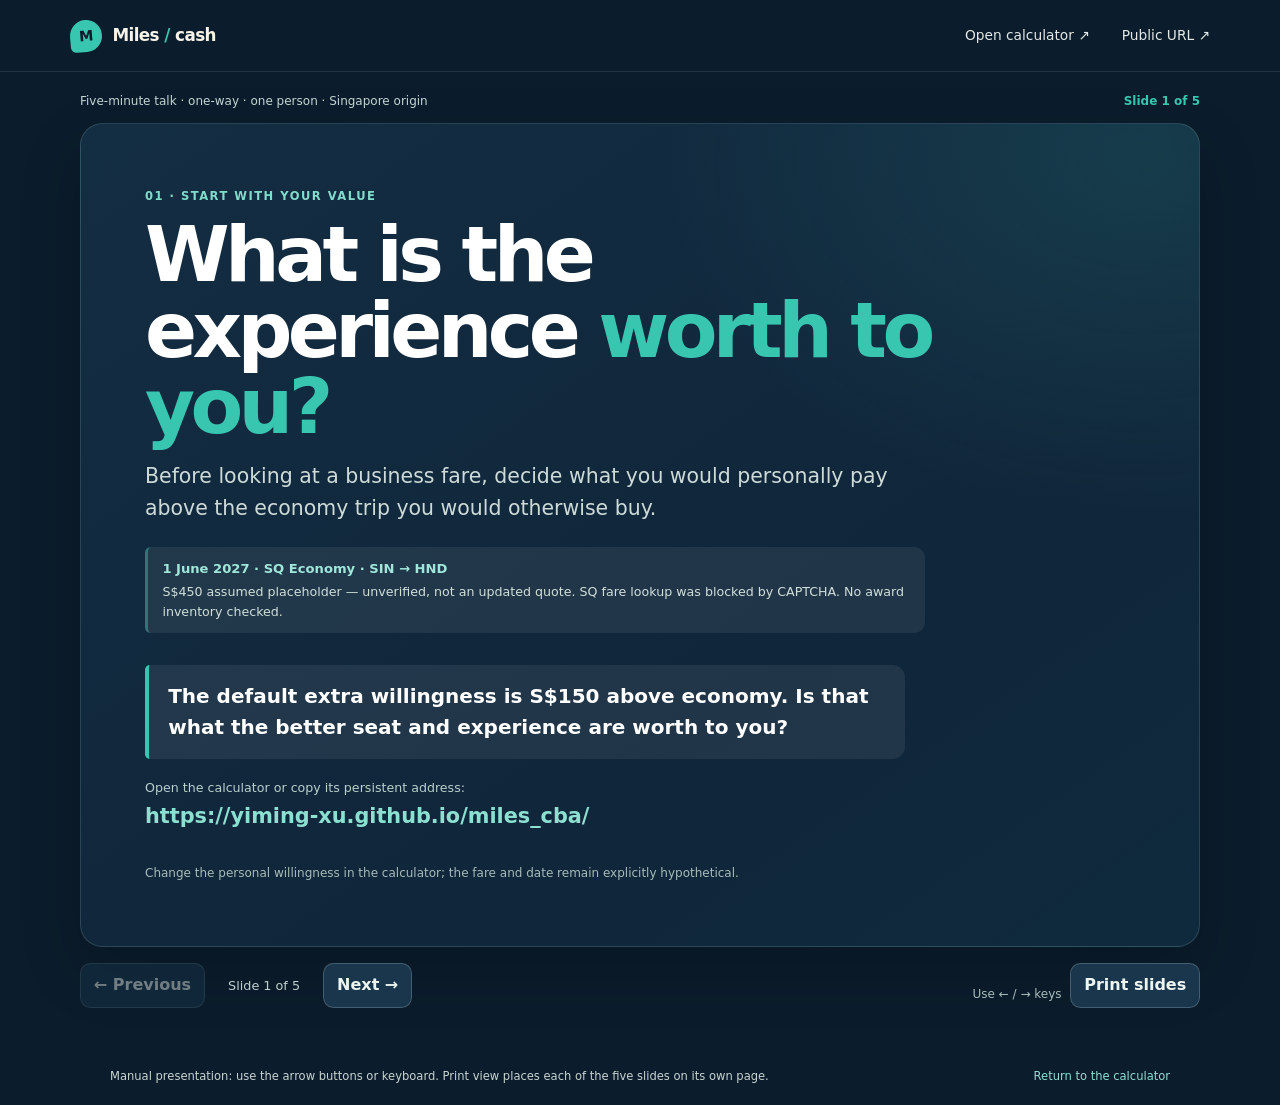
==== commit 0f7e24a8: "feat: expand award comparisons and simplify shared Tokyo demo" ====
--- a/slides.html
+++ b/slides.html
@@ -4,9 +4,11 @@
   <meta charset="utf-8">
   <meta name="viewport" content="width=device-width, initial-scale=1">
   <meta name="theme-color" content="#10263a">
-  <meta name="description" content="A five-slide browser presentation: compare personal value, miles, cash and time for Singapore-origin one-way awards.">
+  <meta name="description" content="A five-slide browser presentation using the same SIN–HND miles-versus-cash example and calculator model.">
   <title>Miles or cash? — five-slide browser presentation</title>
   <link rel="stylesheet" href="styles.css">
+  <script src="research-data.js"></script>
+  <script src="app.js"></script>
 </head>
 <body class="slides-page">
   <header class="site-header">
@@ -29,111 +31,110 @@
     <section class="slide" id="slide-1" aria-labelledby="slide-title-1" aria-hidden="false">
       <p class="slide-kicker">01 · Start with your value</p>
       <h1 id="slide-title-1">What is the experience <em>worth to you?</em></h1>
-      <p class="slide-lede">Before looking at retail business fares, decide what you would actually pay for the better seat on a trip you want to take.</p>
-      <p class="slide-question">Choose Perth or Tokyo. How much extra would you personally pay for business instead of the economy trip you would otherwise buy?</p>
+      <p class="slide-lede">Before looking at a business fare, decide what you would personally pay above the economy trip you would otherwise buy.</p>
+      <div class="flight-date-badge slide-flight-badge" role="note">
+        <strong>1 June 2027 · SQ Economy · SIN → HND</strong>
+        <span>S$450 assumed placeholder — unverified, not an updated quote. SQ fare lookup was blocked by CAPTCHA. No award inventory checked.</span>
+      </div>
+      <p class="slide-question">The default extra willingness is S$150 above economy. Is that what the better seat and experience are worth to you?</p>
       <p class="slide-url">Open the calculator or copy its persistent address:<br>
         <a href="https://yiming-xu.github.io/miles_cba/">https://yiming-xu.github.io/miles_cba/</a>
       </p>
-      <p class="slide-note">No QR image is embedded; the direct address avoids an external QR service or library. The editable defaults are hypothetical, not quotations.</p>
+      <p class="slide-note">Change the personal willingness in the calculator; the fare and date remain explicitly hypothetical.</p>
     </section>
 
     <section class="slide" id="slide-2" aria-labelledby="slide-title-2" aria-hidden="true" hidden>
       <p class="slide-kicker">02 · What do the miles buy?</p>
-      <h1 id="slide-title-2">A full award, <em>one way.</em></h1>
-      <p class="slide-lede">These are Singapore Airlines Saver business awards from Singapore, for one person. They are not upgrade-award prices.</p>
-      <div class="slide-table-wrap" role="region" aria-label="One-way award and illustrative cash assumptions" tabindex="0">
-        <table class="slide-table">
-          <thead>
-            <tr><th scope="col">Singapore to</th><th scope="col">Full business award</th><th scope="col">Economy saving*</th><th scope="col">Award cash*</th></tr>
-          </thead>
-          <tbody>
-            <tr><td>Perth</td><td><strong>42,500 miles</strong></td><td>S$300</td><td>S$100</td></tr>
-            <tr><td>Tokyo, Haneda or Narita</td><td><strong>54,500 miles</strong></td><td>S$450</td><td>S$100</td></tr>
-            <tr><td>London Heathrow</td><td><strong>108,500 miles</strong></td><td>S$700</td><td>S$100</td></tr>
-          </tbody>
-        </table>
-      </div>
-      <div class="slide-callout"><strong>*Hypothetical teaching inputs, not live fares or taxes.</strong> Match the whole itinerary and the cash you truly avoid. Award cash charges are additional; seats are capacity-controlled.</div>
-      <p class="slide-note">Rate research verified 19 October 2026. No date-specific seat search was performed. Recheck the award chart, cash charges and inventory before presenting or booking. <a href="https://github.com/yiming-xu/miles_cba/blob/main/presentation.md#sources" target="_blank" rel="noopener">Source notes on GitHub ↗</a></p>
+      <h1 id="slide-title-2">One route. <em>One full award.</em></h1>
+      <p class="slide-lede">The shared example is a Singapore Airlines Saver full business award from SIN to Tokyo Haneda, one person, one way. It is not an upgrade-award price.</p>
+      <div class="slide-kpis">
+        <div class="slide-kpi"><span>Full SQ Saver business award</span><strong id="slide-award-miles">54,500</strong><small>chart miles · cash charges extra</small></div>
+        <div class="slide-kpi"><span>Economy alternative</span><strong>S$450</strong><small>assumed, unverified placeholder</small></div>
+        <div class="slide-kpi"><span>Travel date</span><strong>1 Jun 2027</strong><small>no award seat checked</small></div>
+      </div>
+      <div class="slide-callout"><strong>Business value is personal:</strong> seat and space to sleep, lounge and dining, 40 kg checked baggage subject to route, and priority check-in, boarding and baggage delivery. No guaranteed immigration fast-track; cabin product depends on aircraft.</div>
+      <p class="slide-note">S$450 is not a fare quote: SQ fare lookup was blocked by CAPTCHA. Award cash charges are modeled separately at S$100 as a hypothetical teaching input. Capacity-controlled seats are not searched.</p>
     </section>
 
     <section class="slide" id="slide-3" aria-labelledby="slide-title-3" aria-hidden="true" hidden>
       <p class="slide-kicker">03 · How would you earn them?</p>
-      <h1 id="slide-title-3">One pool. <em>One cap.</em></h1>
-      <p class="slide-lede">The calculator uses one simple monthly eligible-spend pool. It does not combine bank points or optimize category caps.</p>
+      <h1 id="slide-title-3">A welcome bonus, <em>then a long climb.</em></h1>
+      <p class="slide-lede">The calculator starts at zero miles and uses one eligible-spend pool, one cap and whole earning months—not a multi-bank optimiser. It assumes all entered S$1,000 monthly spend earns 4 mpd.</p>
       <div class="slide-kpis">
-        <div class="slide-kpi"><span>Eligible spend / month</span><strong>S$1,000</strong><small>Hypothetical one-pool cap</small></div>
-        <div class="slide-kpi"><span>Illustrative earn rate</span><strong>4 mpd</strong><small>4,000 miles in a full month</small></div>
-        <div class="slide-kpi"><span>Opening balance</span><strong>0</strong><small>Prospective earning only</small></div>
+        <div class="slide-kpi"><span>Eligible spend / month</span><strong>S$<span id="slide-monthly-spend">1,000</span></strong><small>Citi Rewards model cap: S$1,000 / month</small></div>
+        <div class="slide-kpi"><span>Citi Rewards earn rate</span><strong><span id="slide-miles-rate">4</span> mpd</strong><small>S$1,000 monthly eligible-spend cap</small></div>
+        <div class="slide-kpi"><span>Citi Rewards welcome bonus</span><strong><span id="slide-welcome-miles">16,000</span></strong><small>40,000 ThankYou points; conditions apply</small></div>
       </div>
       <div class="slide-two-col">
         <div class="slide-panel">
-          <h2>Why does the calculator show more time?</h2>
+          <h2>Default earning calculation</h2>
           <ul>
-            <li>Default transfer block: 10,000 miles; editable, with an idealised 1-mile switch.</li>
-            <li>Round the remaining award target up to a transfer block, then round accumulation up to full months.</li>
-            <li>Whole-month cashback and time costs include any miles earned beyond the award target. Leftover miles receive S$0 value.</li>
+            <li>After the assumed 16,000 welcome miles, <strong><span id="slide-transfer-goal">38,500</span> miles</strong> remain.</li>
+            <li>At <span id="slide-monthly-miles">4,000</span> miles per S$1,000 spend month, that takes <strong><span id="slide-earning-months">10</span> whole earning months</strong>.</li>
+            <li>Default transfer block is an idealised 1 mile; real programs can require larger blocks.</li>
           </ul>
         </div>
         <div class="slide-panel">
-          <h2>Keep the earning pool simple</h2>
-          <p>Effective monthly spend is the lower of eligible spend and the single cap. No multi-bank optimiser, category split, transaction rounding or exclusions are simulated.</p>
-          <p class="slide-formula">Monthly eligible spend × miles per S$ = miles per month</p>
-        </div>
-      </div>
-      <p class="slide-note">This does not model opening miles; do not use it to price an existing balance. Choose a one-way trip that matches your actual plan.</p>
+          <h2>Welcome terms are not automatic</h2>
+          <p>Citi Rewards offers 40,000 ThankYou points (16,000 miles) with S$800 qualifying spend by the end of the second calendar month after approval. The bonus must be fulfilled within three calendar months after the spend period; terms through 31 March 2027. <a href="https://www.citibank.com.sg/credit-cards/rewards/citi-rewards-card/pdf/online-product-led-acquisition-promotion-terms-and-conditions.pdf" target="_blank" rel="noopener">Official terms ↗</a></p>
+          <p class="slide-formula">The model assumes all S$1,000 monthly spend earns 4 mpd; 4 mpd is limited to eligible online/shopping spend, excluding online travel and mobile wallets. The 9,000 bonus-point statement cap and transaction exclusions are not simulated.</p>
+        </div>
+      </div>
+      <p class="slide-note">A 10-month earning estimate is not a ready-date or seat-availability forecast. From the 20 October 2026 research snapshot, 224 days remain to 1 June 2027; this earning plan cannot build the target in time. The estimate treats the 16,000-mile bonus as available; qualifying spend and bonus posting are not modeled, and posting could shorten the runway further.</p>
     </section>
 
     <section class="slide" id="slide-4" aria-labelledby="slide-title-4" aria-hidden="true" hidden>
       <p class="slide-kicker">04 · What do you give up?</p>
       <h1 id="slide-title-4">Count the cash <em>and the time.</em></h1>
-      <p class="slide-lede">Tokyo illustrates the default whole-month model. The result changes when your genuine alternative or earning conditions change.</p>
+      <p class="slide-lede">For the same SIN–HND example, use the same whole-month model as the calculator.</p>
       <div class="slide-two-col">
         <div class="slide-panel">
-          <h2>Tokyo · 54,500-mile award</h2>
+          <h2>Opportunity cost over <span id="slide-earning-months-cost">10</span> earning months</h2>
           <ul>
-            <li>54,500 required miles round up to a 60,000-mile transfer goal at the default 10,000-mile block.</li>
-            <li>At 4,000 miles per month, 15 whole months earn 60,000 miles; 5,500 remain after the award.</li>
-            <li>15 months × S$1,000 × 1.7% = <strong>S$255 cashback forgone</strong>.</li>
-            <li>15 months × 15 minutes × S$40/hour = <strong>S$150 time cost</strong>.</li>
+            <li>Cashback forgone: S$1,000 × 1.7% × <span id="slide-earning-months-cashback">10</span> = <strong id="slide-cashback-cost">S$170.00</strong>.</li>
+            <li>Time: 15 minutes × S$40/hour × <span id="slide-earning-months-time">10</span> = <strong id="slide-time-cost">S$100.00</strong>.</li>
+            <li>Award cash charges: <strong id="slide-award-cash">S$100.00</strong> (hypothetical).</li>
+            <li>General fees: <strong id="slide-general-fees">S$30.00</strong>; no separate offer fee in the default scenario.</li>
           </ul>
         </div>
         <div class="slide-panel">
-          <h2>Fees and gift routes</h2>
-          <p>S$100 hypothetical award cash + S$30 hypothetical fee allowance.</p>
-          <p>A welcome fee or a genuinely displaced cash offer belongs in the cost. A cash gift that can accompany the miles card belongs on the value side.</p>
-          <p class="slide-formula">Cashback + time + award cash + incremental fees = modeled cost</p>
-        </div>
-      </div>
-      <div class="slide-callout">Surplus miles are shown separately and valued at <strong>S$0</strong>. Credit delay affects the ready-date estimate in parallel; no extra monthly spend or time cost is assumed during that wait.</div>
-      <p class="slide-note">All cash amounts and personal time values are illustrative, not quotes or universal valuations. Offer eligibility and qualifying spend are not checked.</p>
+          <h2>Keep unlike items separate</h2>
+          <p>The S$450 economy amount is an unverified assumed alternative—not a live fare. The S$150 willingness is personal. The S$800 qualifying spend is a condition, not bonus earning automatically included in monthly spend.</p>
+          <p class="slide-formula">Cashback + time + award cash + general fees = modeled cost</p>
+        </div>
+      </div>
+      <div class="slide-result slide-result-one">
+        <div><span>Total modeled cost</span><strong id="slide-total-cost">S$400.00</strong></div>
+        <div><span>Estimated full earning months</span><strong id="slide-earning-months-result">10</strong></div>
+      </div>
+      <p class="slide-note">Surplus miles receive S$0 in this comparison. Bonus credit timing is a condition, not a modeled delay; no award inventory is checked.</p>
     </section>
 
     <section class="slide" id="slide-5" aria-labelledby="slide-title-5" aria-hidden="true" hidden>
       <p class="slide-kicker">05 · Your answer, not the airline's valuation</p>
-      <h1 id="slide-title-5">Start with your own <em>break-even.</em></h1>
-      <p class="slide-lede">Under the Tokyo defaults, the whole-month estimate is simple enough to audit—and sensitive to your own numbers.</p>
+      <h1 id="slide-title-5">Under these inputs, <em>miles clear break-even.</em></h1>
+      <p class="slide-lede">The same exported calculator model produces the break-even and net estimate below.</p>
       <div class="slide-result">
-        <div><span>Total modeled cost</span><strong>S$535</strong></div>
-        <div><span>Break-even extra willingness</span><strong>S$85</strong></div>
-        <div class="highlight"><span>Example willingness S$150 → net</span><strong>+S$65</strong></div>
+        <div><span>Total modeled cost</span><strong id="slide-total-cost-repeat">S$400.00</strong></div>
+        <div><span>Break-even extra willingness</span><strong id="slide-break-even">S$0.00</strong></div>
+        <div class="highlight"><span>S$150 willingness → net</span><strong id="slide-net">+S$200.00</strong></div>
       </div>
       <div class="slide-two-col">
         <div class="slide-panel">
-          <h2>Use your own real alternative</h2>
-          <p>The S$450 economy saving plus S$150 willingness gives S$600 personal value. Subtract S$535 modeled cost. This is a teaching comparison, not a booking recommendation.</p>
-          <p class="slide-formula">Break-even willingness = max(0, total cost − economy saving − miles-card cash gift)</p>
+          <h2>Use your real alternative</h2>
+          <p>Assumed economy cash avoided (S$450) plus personal extra willingness (S$150) gives <strong id="slide-total-value">S$600.00</strong> modeled value. This remains hypothetical, not a booking recommendation.</p>
+          <p class="slide-formula">Break-even extra willingness = max(0, total cost − economy cash avoided)</p>
         </div>
         <div class="slide-panel">
           <h2>Before deciding</h2>
           <ul>
-            <li>Positive does not guarantee a seat, savings, or a future award rate.</li>
-            <li>Check expiry, devaluation risk, real dates, cash charges and full-trip fares.</li>
-            <li>Within S$50 of zero? Small assumption changes can reverse the sign.</li>
+            <li><strong>10 earning months exceeds the 224 days remaining to 1 June 2027:</strong> this plan cannot build the target by that flight date; bonus posting further reduces the runway.</li>
+            <li>Check real dates, award inventory, cash charges, eligibility and the whole itinerary.</li>
+            <li>Future award prices can change; long timelines add devaluation risk.</li>
           </ul>
         </div>
       </div>
-      <p class="slide-note">Research snapshot: 19 October 2026. Offers expire; recheck terms and eligibility. No live seat check. <a href="https://github.com/yiming-xu/miles_cba/blob/main/research/sweet-spots.md" target="_blank" rel="noopener">Detailed sweet spots and promotion notes ↗</a> · <a href="https://github.com/yiming-xu/miles_cba/blob/main/presentation.md#appendix--public-welcome-offer-examples" target="_blank" rel="noopener">Welcome-offer appendix ↗</a></p>
+      <p class="slide-note">No S$450 fare quote or award-seat availability is claimed. Recheck offer terms and chart rates before presenting or booking.</p>
       <p class="slide-note">Close: compare the trip you want, count money and time, then decide for yourself.</p>
     </section>
   </main>
@@ -158,6 +159,7 @@
   <script>
     (() => {
       "use strict";
+      const calculator = window.MILES_CALCULATOR;
       const slides = Array.from(document.querySelectorAll(".slide"));
       const previous = document.getElementById("previous-slide");
       const next = document.getElementById("next-slide");
@@ -166,6 +168,43 @@
       const status = document.getElementById("slide-counter");
       let current = 0;
       let touchStartX = null;
+
+      function setText(id, value) {
+        const target = document.getElementById(id);
+        if (target) target.textContent = value;
+      }
+
+      function populateExample() {
+        if (!calculator) return;
+        const research = calculator.getResearch();
+        const route = calculator.getDefaultRoute(research.routes);
+        if (!route) return;
+        const inputs = { ...calculator.defaultExample };
+        const result = calculator.calculateScenario(route, inputs);
+        if (!result.available) return;
+        setText("slide-award-miles", new Intl.NumberFormat("en-SG").format(route.awardMiles));
+        setText("slide-monthly-spend", new Intl.NumberFormat("en-SG").format(inputs.monthlySpend));
+        setText("slide-miles-rate", String(inputs.milesRate));
+        setText("slide-welcome-miles", new Intl.NumberFormat("en-SG").format(inputs.welcomeMiles));
+        setText("slide-transfer-goal", new Intl.NumberFormat("en-SG").format(result.transferGoal));
+        setText("slide-monthly-miles", new Intl.NumberFormat("en-SG").format(result.monthlyMiles));
+        setText("slide-earning-months", String(result.earningMonths));
+        setText("slide-earning-months-cost", String(result.earningMonths));
+        setText("slide-earning-months-cashback", String(result.earningMonths));
+        setText("slide-earning-months-time", String(result.earningMonths));
+        setText("slide-earning-months-result", String(result.earningMonths));
+        setText("slide-cashback-cost", calculator.formatMoney(result.cashbackCost));
+        setText("slide-time-cost", calculator.formatMoney(result.timeCost));
+        setText("slide-award-cash", calculator.formatMoney(inputs.awardCash));
+        setText("slide-general-fees", calculator.formatMoney(result.feesCost));
+        setText("slide-total-cost", calculator.formatMoney(result.totalCost));
+        setText("slide-total-cost-repeat", calculator.formatMoney(result.totalCost));
+        setText("slide-break-even", calculator.formatMoney(result.breakEvenWillingness));
+        setText("slide-net", result.netBenefit > 0
+          ? `+${calculator.formatMoney(result.netBenefit)}`
+          : calculator.formatMoney(result.netBenefit));
+        setText("slide-total-value", calculator.formatMoney(result.totalValue));
+      }
 
       function showSlide(index) {
         current = Math.max(0, Math.min(slides.length - 1, index));
@@ -182,6 +221,7 @@
         status.setAttribute("aria-label", `${label}: ${slides[current].querySelector("h1").textContent}`);
       }
 
+      populateExample();
       previous.addEventListener("click", () => showSlide(current - 1));
       next.addEventListener("click", () => showSlide(current + 1));
       document.getElementById("print-slides").addEventListener("click", () => window.print());
--- a/styles.css
+++ b/styles.css
@@ -249,6 +249,39 @@
 .award-rate strong { color: #fff; font-size: 1.55rem; font-variant-numeric: tabular-nums; line-height: 1.2; }
 .award-rate strong small { color: #b9d0cc; font-size: 0.75rem; }
 .award-rate-route { color: #d3e4de; font-size: 0.85rem; }
+.flight-date-badge {
+  display: grid;
+  gap: 0.2rem;
+  padding: 0.75rem 0.9rem;
+  color: var(--ink);
+  background: #e6f6ee;
+  border-left: 3px solid var(--teal-dark);
+  border-radius: 0.35rem 0.7rem 0.7rem 0.35rem;
+  font-size: 0.79rem;
+}
+.flight-date-badge strong { color: var(--navy); font-size: 0.82rem; }
+.flight-date-badge span { color: #53666c; }
+.hero-footnote .flight-date-badge {
+  max-width: 760px;
+  padding: 0.45rem 0.65rem;
+  color: #d5e0df;
+  background: rgba(255, 255, 255, 0.06);
+  border: 1px solid rgba(182, 231, 219, 0.22);
+  border-left: 3px solid var(--teal);
+  font-size: 0.72rem;
+}
+.hero-footnote .flight-date-badge strong { color: #a5e8dd; font-size: inherit; }
+.hero-footnote .flight-date-badge span { color: #d5e0df; }
+.benefit-note {
+  margin-top: 1rem;
+  padding: 0.85rem 1rem;
+  color: #415b5e;
+  background: #f0f5ef;
+  border: 1px solid #d9e5dd;
+  border-radius: 0.7rem;
+  font-size: 0.8rem;
+}
+.benefit-note strong { color: var(--navy); }
 .inline-note { display: flex; gap: 0.6rem; margin: 1.1rem 0 0; padding-top: 0.85rem; color: #4e666b; border-top: 1px solid #e5e9e4; font-size: 0.79rem; }
 .inline-note span { color: var(--teal-dark); font-weight: 900; }
 
@@ -320,6 +353,16 @@
 .leftover-details p strong { display: inline; margin: 0; font-size: inherit; }
 .method-note, .decision-note { margin: 1rem 0 0; color: #c7d7d4; font-size: 0.75rem; line-height: 1.55; }
 .method-note strong { color: #fff; }
+.date-feasibility-note {
+  margin: 0.75rem 0 0;
+  padding: 0.8rem 0.95rem;
+  color: #fff2d6;
+  background: rgba(208, 157, 61, 0.13);
+  border: 1px solid rgba(231, 193, 112, 0.32);
+  border-radius: 0.65rem;
+  font-size: 0.77rem;
+  line-height: 1.5;
+}
 .decision-note { padding-top: 0.85rem; border-top: 1px solid rgba(255, 255, 255, 0.12); }
 
 .closing-card {
@@ -354,6 +397,36 @@
 .appendix-columns li + li { margin-top: 0.35rem; }
 .text-link { display: inline-block; margin: 0.2rem 0; color: var(--teal-dark); font-size: 0.78rem; font-weight: 760; }
 .source-caveat { margin: 1rem 0 0; padding-top: 0.85rem; color: var(--muted); border-top: 1px solid var(--line); font-size: 0.73rem; }
+.promotion-note {
+  margin: 0.1rem 0 0;
+  padding: 0.75rem 0.85rem;
+  color: #425e5c;
+  background: #eef6f0;
+  border-left: 3px solid var(--teal-dark);
+  border-radius: 0.3rem;
+  font-size: 0.76rem;
+  line-height: 1.5;
+  overflow-wrap: anywhere;
+}
+.promotion-note a { display: inline-block; margin-left: 0.3rem; color: var(--teal-dark); font-weight: 780; }
+.award-chart-wrap {
+  width: 100%;
+  overflow: auto;
+  margin-top: 0.75rem;
+  border: 1px solid var(--line);
+  border-radius: 0.7rem;
+}
+.award-chart { width: 100%; min-width: 48rem; border-collapse: collapse; text-align: left; }
+.award-chart th, .award-chart td {
+  padding: 0.65rem 0.7rem;
+  color: #425a5d;
+  border-bottom: 1px solid #e3e9e5;
+  font-size: 0.71rem;
+  vertical-align: top;
+}
+.award-chart th { color: var(--navy); background: #eef5f0; font-size: 0.67rem; letter-spacing: 0.035em; }
+.award-chart td:nth-child(3), .award-chart td:nth-child(4) { white-space: nowrap; font-variant-numeric: tabular-nums; }
+.award-chart tr:last-child td { border-bottom: 0; }
 .site-footer { display: flex; justify-content: space-between; gap: 1rem; padding: 1.2rem max(1.25rem, calc((100vw - 1060px) / 2)); color: #c8d4d1; background: var(--navy-deep); font-size: 0.72rem; }
 .site-footer p { margin: 0; }
 .site-footer a { color: #91ded0; text-decoration: none; }
@@ -390,6 +463,9 @@
 .slide-url a { display: inline-block; margin-top: 0.15rem; color: #8ce0d1; font-size: clamp(1rem, 2.3vw, 1.3rem); font-weight: 800; overflow-wrap: anywhere; text-decoration: none; }
 .slide-url a:hover { text-decoration: underline; }
 .slide-note { margin: 1.15rem 0 0; color: #a7bcba; font-size: 0.75rem; }
+.slide-flight-badge { max-width: 780px; margin-top: 1.35rem; color: #e0efea; background: rgba(255,255,255,0.07); border-color: rgba(57,198,176,0.45); }
+.slide-flight-badge strong { color: #a0e7db; }
+.slide-flight-badge span { color: #d0dfda; }
 .slide-kpis { display: grid; grid-template-columns: repeat(3, minmax(0, 1fr)); gap: 0.85rem; margin-top: 1.6rem; }
 .slide-kpi { padding: 1.05rem; background: rgba(255,255,255,0.065); border: 1px solid rgba(255,255,255,0.11); border-radius: 0.85rem; }
 .slide-kpi span { display: block; color: #a9c5c1; font-size: 0.72rem; font-weight: 750; }
@@ -417,6 +493,7 @@
 .slide-result span { display: block; color: #bdd1cd; font-size: 0.72rem; }
 .slide-result strong { display: block; margin-top: 0.25rem; color: #fff; font-size: clamp(1.3rem, 3vw, 2rem); font-variant-numeric: tabular-nums; }
 .slide-result .highlight strong { color: var(--teal); }
+.slide-result-one { grid-template-columns: repeat(2, minmax(0, 1fr)); }
 .slide-controls { width: min(calc(100% - 2rem), 1120px); display: flex; align-items: center; justify-content: space-between; gap: 1rem; margin: 1rem auto 2.6rem; }
 .slide-control-group { display: flex; align-items: center; gap: 0.55rem; }
 .slide-controls button {
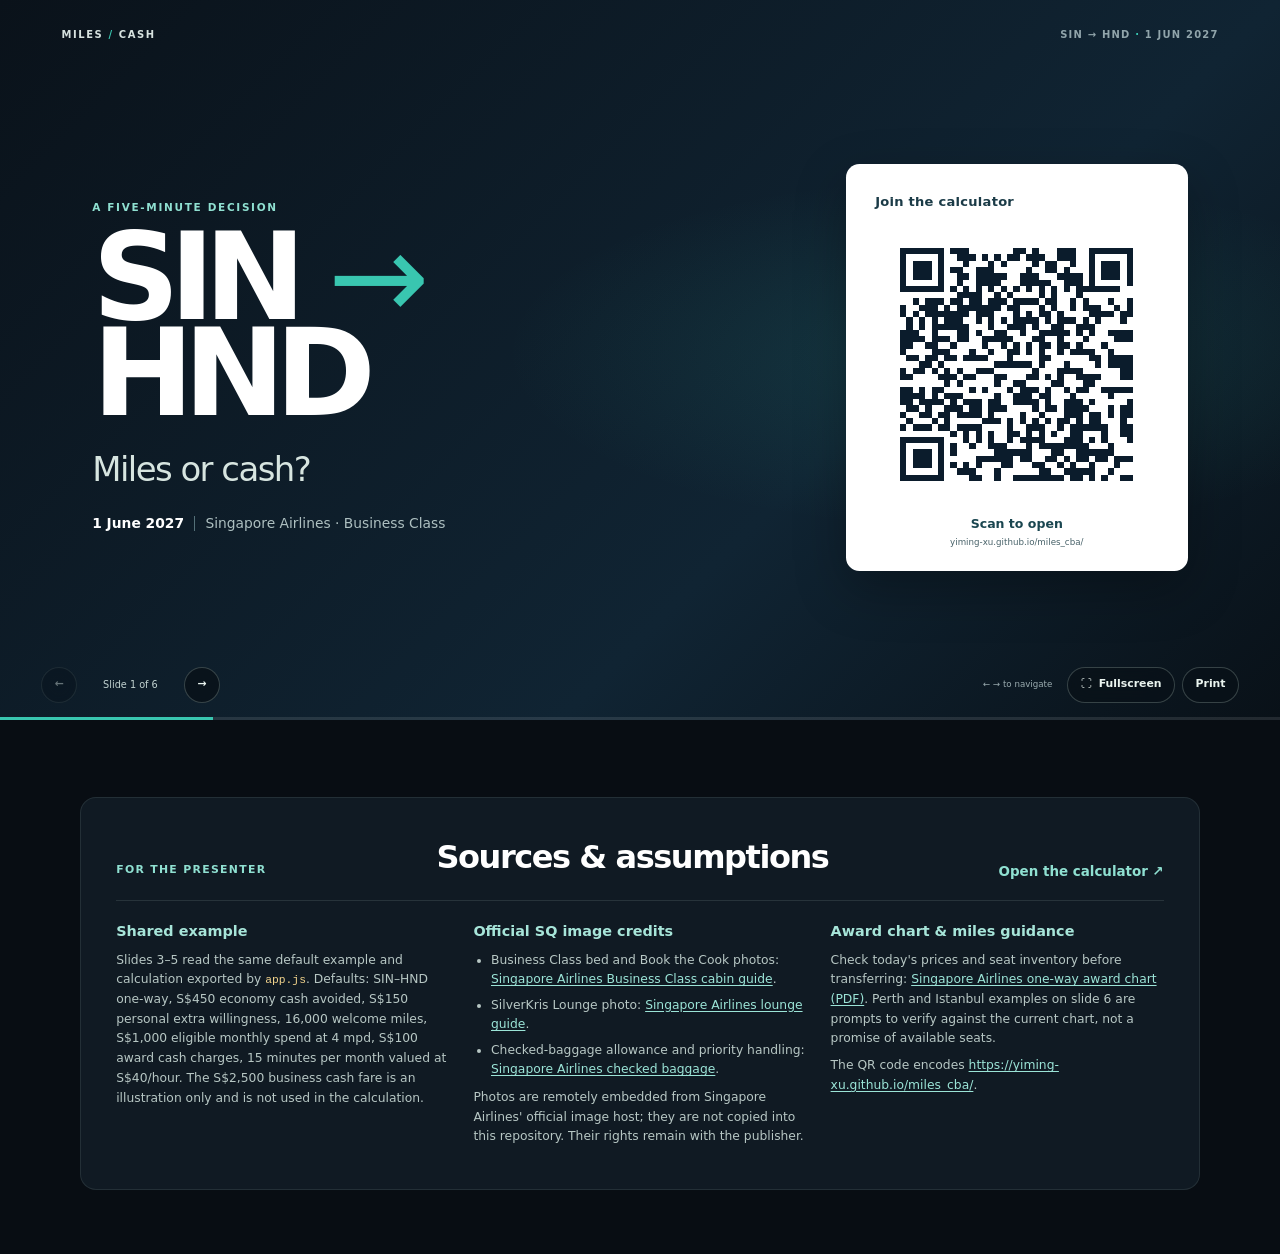
==== commit c1264db9: "feat: fullscreen visual slides, QR and simplified fee-free teaching model" ====
--- a/slides.html
+++ b/slides.html
@@ -3,175 +3,286 @@
 <head>
   <meta charset="utf-8">
   <meta name="viewport" content="width=device-width, initial-scale=1">
-  <meta name="theme-color" content="#10263a">
-  <meta name="description" content="A five-slide browser presentation using the same SIN–HND miles-versus-cash example and calculator model.">
-  <title>Miles or cash? — five-slide browser presentation</title>
+  <meta name="theme-color" content="#080d13">
+  <meta name="description" content="A six-slide 16:9 presentation about the value, time and cost of a SIN–HND business-class award.">
+  <title>SIN → HND · Miles or cash?</title>
   <link rel="stylesheet" href="styles.css">
   <script src="research-data.js"></script>
   <script src="app.js"></script>
 </head>
 <body class="slides-page">
-  <header class="site-header">
-    <a class="brand" href="index.html" aria-label="Open Miles or cash calculator">
-      <span class="brand-mark" aria-hidden="true">M</span>
-      <span>Miles <span class="brand-light">/</span> cash</span>
-    </a>
-    <nav class="top-nav" aria-label="Page navigation">
-      <a href="index.html">Open calculator <span aria-hidden="true">↗</span></a>
-      <a href="https://yiming-xu.github.io/miles_cba/">Public URL <span aria-hidden="true">↗</span></a>
+  <main class="slide-stage" id="slide-stage" aria-label="Six-slide presentation">
+    <div class="slide-canvas" id="slide-canvas">
+      <div class="slide-brand" aria-hidden="true">
+      <a href="index.html">MILES <span>/</span> CASH</a>
+      <span>SIN → HND <i>·</i> 1 JUN 2027</span>
+    </div>
+
+    <section class="slide slide-cover" id="slide-1" aria-labelledby="slide-title-1" aria-hidden="false">
+      <div class="cover-copy">
+        <p class="slide-kicker">A five-minute decision</p>
+        <h1 id="slide-title-1">SIN <span>→</span><br>HND</h1>
+        <p class="cover-subtitle">Miles or cash?</p>
+        <div class="cover-details">
+          <span>1 June 2027</span>
+          <span class="cover-divider" aria-hidden="true"></span>
+          <span>Singapore Airlines · Business Class</span>
+        </div>
+      </div>
+      <aside class="qr-card" aria-label="Join the calculator">
+        <p class="qr-label">Join the calculator</p>
+        <a class="qr-image-link" href="https://yiming-xu.github.io/miles_cba/" target="_blank" rel="noopener noreferrer" aria-label="Open the miles-versus-cash calculator">
+          <img class="join-qr" src="assets/join-calculator.svg" alt="QR code linking to the miles-versus-cash calculator">
+        </a>
+        <p class="qr-caption">Scan to open</p>
+        <a class="qr-url" href="https://yiming-xu.github.io/miles_cba/" target="_blank" rel="noopener noreferrer">yiming-xu.github.io/miles_cba/</a>
+      </aside>
+    </section>
+
+    <section class="slide slide-experience" id="slide-2" aria-labelledby="slide-title-2" aria-hidden="true" hidden>
+      <header class="slide-heading">
+        <p class="slide-kicker">02 <span>/</span> The experience</p>
+        <h1 id="slide-title-2">What do the miles <em>buy?</em></h1>
+      </header>
+      <div class="experience-grid">
+        <figure class="experience-card">
+          <div class="experience-photo">
+            <img src="https://assets.singaporeair.com/is/image/singaporeairlines/fully-flat-bed:image-card-2-column" alt="Singapore Airlines Business Class seat converted to a fully flat bed" loading="lazy">
+          </div>
+          <figcaption>
+            <span class="experience-label">01 · REST</span>
+            <strong>A bed in the sky</strong>
+            <a class="photo-credit" href="https://www.singaporeair.com/en_UK/sg/flying-withus/cabins/business-class/business-class-2/" target="_blank" rel="noopener noreferrer">© Singapore Airlines · cabin feature ↗</a>
+          </figcaption>
+        </figure>
+        <figure class="experience-card">
+          <div class="experience-photo">
+            <img src="https://assets.singaporeair.com/is/image/singaporeairlines/book-the-cook-5:image-card-2-column" alt="Singapore Airlines Business Class Book the Cook dining" loading="lazy">
+          </div>
+          <figcaption>
+            <span class="experience-label">02 · DINE</span>
+            <strong>Choose a main before you fly</strong>
+            <a class="photo-credit" href="https://www.singaporeair.com/en_UK/sg/flying-withus/cabins/business-class/business-class-2/" target="_blank" rel="noopener noreferrer">© Singapore Airlines · cabin feature ↗</a>
+          </figcaption>
+        </figure>
+        <figure class="experience-card">
+          <div class="experience-photo">
+            <img src="https://assets.singaporeair.com/is/image/singaporeairlines/masthead_lounge_silverkris_lounge?fmt=avif" alt="Singapore Airlines SilverKris Lounge" loading="lazy">
+          </div>
+          <figcaption>
+            <span class="experience-label">03 · RESET</span>
+            <strong>SilverKris Lounge access*</strong>
+            <a class="photo-credit" href="https://www.singaporeair.com/en_UK/sg/flying-withus/before-the-flight/lounges/silverkris/" target="_blank" rel="noopener noreferrer">© Singapore Airlines · lounge guide ↗</a>
+          </figcaption>
+        </figure>
+      </div>
+      <div class="benefit-strip" aria-label="Other business-class benefits">
+        <div class="benefit-item">
+          <svg viewBox="0 0 32 32" aria-hidden="true"><path d="M11 10V7.5A2.5 2.5 0 0 1 13.5 5h5A2.5 2.5 0 0 1 21 7.5V10M7 11.5A2.5 2.5 0 0 1 9.5 9h13a2.5 2.5 0 0 1 2.5 2.5v12A2.5 2.5 0 0 1 22.5 26h-13A2.5 2.5 0 0 1 7 23.5zM12 15v5m8-5v5M11 26v2m10-2v2"/></svg>
+          <span><strong>More checked baggage</strong><small>Allowance depends on ticket and destination</small></span>
+        </div>
+        <div class="benefit-item">
+          <svg viewBox="0 0 32 32" aria-hidden="true"><path d="M6 23.5 10.5 11l4 8 3-5 8.5 9.5H6ZM12 8.5h8M16 5v7M5 27h22"/></svg>
+          <span><strong>Priority baggage handling</strong><small>Business Class tags are marked PRIO-J</small></span>
+        </div>
+        <p class="benefit-footnote">*Lounge entry and baggage allowance depend on the itinerary and ticket rules.</p>
+      </div>
+    </section>
+
+    <section class="slide slide-earning" id="slide-3" aria-labelledby="slide-title-3" aria-hidden="true" hidden>
+      <header class="slide-heading">
+        <p class="slide-kicker">03 <span>/</span> The earning path</p>
+        <h1 id="slide-title-3">The award is a <em>target.</em></h1>
+      </header>
+      <div class="mile-equation" aria-label="Award miles minus welcome miles equals remaining miles">
+        <div class="mile-step">
+          <span class="step-caption">Full business award</span>
+          <strong id="slide-award-miles">54,500</strong>
+          <small>miles</small>
+        </div>
+        <span class="equation-sign" aria-hidden="true">−</span>
+        <div class="mile-step welcome-step">
+          <span class="step-caption">Welcome miles</span>
+          <strong id="slide-welcome-miles">16,000</strong>
+          <small>assumed</small>
+        </div>
+        <span class="equation-sign" aria-hidden="true">=</span>
+        <div class="mile-step remaining-step">
+          <span class="step-caption">Still to earn</span>
+          <strong id="slide-transfer-goal">38,500</strong>
+          <small>miles</small>
+        </div>
+      </div>
+      <div class="earning-bottom">
+        <div class="earning-rate-card">
+          <p class="mini-label">One modeled spending pool</p>
+          <p class="earning-formula">S$<strong id="slide-monthly-spend">1,000</strong> × <strong id="slide-miles-rate">4</strong> mpd = <b id="slide-monthly-miles">4,000</b> miles / month</p>
+          <p class="earning-caption">Illustrative Citi Rewards pace · eligible spend only</p>
+        </div>
+        <div class="earning-time-card">
+          <span class="mini-label">Whole earning months</span>
+          <strong id="slide-earning-months">10</strong>
+          <small>with the default 1-mile transfer block</small>
+        </div>
+      </div>
+      <p class="slide-footnote earning-note">Bonus eligibility, eligible-spend rules and posting time matter. A miles target is not a seat or booking-date guarantee.</p>
+    </section>
+
+    <section class="slide slide-cost" id="slide-4" aria-labelledby="slide-title-4" aria-hidden="true" hidden>
+      <header class="slide-heading">
+        <p class="slide-kicker">04 <span>/</span> The real cost</p>
+        <h1 id="slide-title-4">Miles have a <em>cash cost.</em></h1>
+      </header>
+      <div class="cost-layout">
+        <div class="cost-total-card">
+          <span class="mini-label">Total modeled cost</span>
+          <strong id="slide-total-cost">S$370.00</strong>
+          <span class="cost-period">for this one-way award scenario</span>
+          <div class="cost-divider"></div>
+          <span class="mini-label">Earning runway</span>
+          <span class="cost-months"><b id="slide-earning-months-cost">10</b> whole months</span>
+        </div>
+        <div class="cost-breakdown">
+          <div class="cost-row">
+            <span class="cost-icon cost-icon-rewards" aria-hidden="true">↗</span>
+            <span><strong>Cashback forgone</strong><small>Same eligible spend, earned another way</small></span>
+            <b id="slide-cashback-cost">S$170.00</b>
+          </div>
+          <div class="cost-row">
+            <span class="cost-icon cost-icon-time" aria-hidden="true">◷</span>
+            <span><strong>Time cost</strong><small>15 minutes/month × S$40/hour</small></span>
+            <b id="slide-time-cost">S$100.00</b>
+          </div>
+          <div class="cost-row">
+            <span class="cost-icon cost-icon-award" aria-hidden="true">✦</span>
+            <span><strong>Award cash charges</strong><small>Teaching input, not a live checkout quote</small></span>
+            <b id="slide-award-cash">S$100.00</b>
+          </div>
+        </div>
+      </div>
+      <p class="cash-fare-tag"><span>Business cash reference</span><strong>S$2,500 illustrative</strong><small>not a live quote · not used in the model</small></p>
+    </section>
+
+    <section class="slide slide-answer" id="slide-5" aria-labelledby="slide-title-5" aria-hidden="true" hidden>
+      <header class="slide-heading">
+        <p class="slide-kicker">05 <span>/</span> Your break-even</p>
+        <h1 id="slide-title-5">Make the call <em>personal.</em></h1>
+      </header>
+      <div class="value-equation">
+        <div class="value-cell"><span>Economy cash avoided</span><strong id="slide-economy-saving">S$450.00</strong></div>
+        <span class="equation-sign" aria-hidden="true">+</span>
+        <div class="value-cell"><span>Your extra willingness</span><strong id="slide-willingness">S$150.00</strong></div>
+        <span class="equation-sign" aria-hidden="true">=</span>
+        <div class="value-cell value-cell-total"><span>Your modeled value</span><strong id="slide-total-value">S$600.00</strong></div>
+      </div>
+      <div class="answer-band">
+        <div class="answer-result">
+          <span class="mini-label">Net under these assumptions</span>
+          <strong id="slide-net">+S$230.00</strong>
+        </div>
+        <div class="answer-divider" aria-hidden="true"></div>
+        <div class="answer-break-even">
+          <span class="mini-label">Break-even extra willingness</span>
+          <strong id="slide-break-even">S$0.00</strong>
+        </div>
+      </div>
+      <p class="slide-footnote answer-note">The illustrative S$2,500 business cash fare is not part of this comparison. Use your actual economy alternative and your own comfort value.</p>
+    </section>
+
+    <section class="slide slide-tips" id="slide-6" aria-labelledby="slide-title-6" aria-hidden="true" hidden>
+      <header class="slide-heading tips-heading">
+        <p class="slide-kicker">06 <span>/</span> Before you transfer</p>
+        <h1 id="slide-title-6">Three rules for <em>real-world miles.</em></h1>
+      </header>
+      <div class="tips-grid">
+        <article class="tip-card tip-sweet-spot">
+          <span class="tip-number">01</span>
+          <h2>Choose the trip first</h2>
+          <p>Examples to check on the SQ chart:</p>
+          <div class="sweet-spot-pair"><span>Perth <b>42,500</b></span><span>Istanbul <b>68,000</b></span></div>
+          <small>One-way Business Class examples · verify today's chart</small>
+        </article>
+        <article class="tip-card">
+          <span class="tip-number">02</span>
+          <h2>Know which miles you hold</h2>
+          <p>Cathay uses Asia Miles: a different currency, routing and bank transfer ratio. Compare the whole itinerary before moving points.</p>
+        </article>
+        <article class="tip-card">
+          <span class="tip-number">03</span>
+          <h2>Protect the value</h2>
+          <p>Seats are limited; awards can be devalued and taxes or fees can change. Check availability first, pay your card in full, and never spend extra just to earn miles.</p>
+        </article>
+      </div>
+      <div class="closing-line"><span>Want the destination.</span><i aria-hidden="true">→</i><span>Count cash and time.</span><i aria-hidden="true">→</i><strong>Then decide.</strong></div>
+    </section>
+
+    <nav class="slide-controls" aria-label="Presentation controls">
+      <div class="slide-control-group slide-control-main">
+        <button id="previous-slide" type="button" aria-label="Previous slide">←</button>
+        <span class="slide-count" id="slide-count" aria-live="polite">Slide 1 of 6</span>
+        <button id="next-slide" type="button" aria-label="Next slide">→</button>
+      </div>
+      <div class="slide-control-group slide-control-tools">
+        <span class="keyboard-hint">← → to navigate</span>
+        <button id="fullscreen-slides" type="button" aria-label="Enter fullscreen presentation">⛶ <span>Fullscreen</span></button>
+        <button id="print-slides" type="button">Print</button>
+      </div>
     </nav>
-  </header>
-
-  <div class="slides-topline">
-    <span>Five-minute talk · one-way · one person · Singapore origin</span>
-    <strong id="slide-counter" aria-live="polite">Slide 1 of 5</strong>
-  </div>
-
-  <main class="slide-stage" id="slide-stage" aria-label="Five-slide presentation">
-    <section class="slide" id="slide-1" aria-labelledby="slide-title-1" aria-hidden="false">
-      <p class="slide-kicker">01 · Start with your value</p>
-      <h1 id="slide-title-1">What is the experience <em>worth to you?</em></h1>
-      <p class="slide-lede">Before looking at a business fare, decide what you would personally pay above the economy trip you would otherwise buy.</p>
-      <div class="flight-date-badge slide-flight-badge" role="note">
-        <strong>1 June 2027 · SQ Economy · SIN → HND</strong>
-        <span>S$450 assumed placeholder — unverified, not an updated quote. SQ fare lookup was blocked by CAPTCHA. No award inventory checked.</span>
-      </div>
-      <p class="slide-question">The default extra willingness is S$150 above economy. Is that what the better seat and experience are worth to you?</p>
-      <p class="slide-url">Open the calculator or copy its persistent address:<br>
-        <a href="https://yiming-xu.github.io/miles_cba/">https://yiming-xu.github.io/miles_cba/</a>
-      </p>
-      <p class="slide-note">Change the personal willingness in the calculator; the fare and date remain explicitly hypothetical.</p>
-    </section>
-
-    <section class="slide" id="slide-2" aria-labelledby="slide-title-2" aria-hidden="true" hidden>
-      <p class="slide-kicker">02 · What do the miles buy?</p>
-      <h1 id="slide-title-2">One route. <em>One full award.</em></h1>
-      <p class="slide-lede">The shared example is a Singapore Airlines Saver full business award from SIN to Tokyo Haneda, one person, one way. It is not an upgrade-award price.</p>
-      <div class="slide-kpis">
-        <div class="slide-kpi"><span>Full SQ Saver business award</span><strong id="slide-award-miles">54,500</strong><small>chart miles · cash charges extra</small></div>
-        <div class="slide-kpi"><span>Economy alternative</span><strong>S$450</strong><small>assumed, unverified placeholder</small></div>
-        <div class="slide-kpi"><span>Travel date</span><strong>1 Jun 2027</strong><small>no award seat checked</small></div>
-      </div>
-      <div class="slide-callout"><strong>Business value is personal:</strong> seat and space to sleep, lounge and dining, 40 kg checked baggage subject to route, and priority check-in, boarding and baggage delivery. No guaranteed immigration fast-track; cabin product depends on aircraft.</div>
-      <p class="slide-note">S$450 is not a fare quote: SQ fare lookup was blocked by CAPTCHA. Award cash charges are modeled separately at S$100 as a hypothetical teaching input. Capacity-controlled seats are not searched.</p>
-    </section>
-
-    <section class="slide" id="slide-3" aria-labelledby="slide-title-3" aria-hidden="true" hidden>
-      <p class="slide-kicker">03 · How would you earn them?</p>
-      <h1 id="slide-title-3">A welcome bonus, <em>then a long climb.</em></h1>
-      <p class="slide-lede">The calculator starts at zero miles and uses one eligible-spend pool, one cap and whole earning months—not a multi-bank optimiser. It assumes all entered S$1,000 monthly spend earns 4 mpd.</p>
-      <div class="slide-kpis">
-        <div class="slide-kpi"><span>Eligible spend / month</span><strong>S$<span id="slide-monthly-spend">1,000</span></strong><small>Citi Rewards model cap: S$1,000 / month</small></div>
-        <div class="slide-kpi"><span>Citi Rewards earn rate</span><strong><span id="slide-miles-rate">4</span> mpd</strong><small>S$1,000 monthly eligible-spend cap</small></div>
-        <div class="slide-kpi"><span>Citi Rewards welcome bonus</span><strong><span id="slide-welcome-miles">16,000</span></strong><small>40,000 ThankYou points; conditions apply</small></div>
-      </div>
-      <div class="slide-two-col">
-        <div class="slide-panel">
-          <h2>Default earning calculation</h2>
-          <ul>
-            <li>After the assumed 16,000 welcome miles, <strong><span id="slide-transfer-goal">38,500</span> miles</strong> remain.</li>
-            <li>At <span id="slide-monthly-miles">4,000</span> miles per S$1,000 spend month, that takes <strong><span id="slide-earning-months">10</span> whole earning months</strong>.</li>
-            <li>Default transfer block is an idealised 1 mile; real programs can require larger blocks.</li>
-          </ul>
-        </div>
-        <div class="slide-panel">
-          <h2>Welcome terms are not automatic</h2>
-          <p>Citi Rewards offers 40,000 ThankYou points (16,000 miles) with S$800 qualifying spend by the end of the second calendar month after approval. The bonus must be fulfilled within three calendar months after the spend period; terms through 31 March 2027. <a href="https://www.citibank.com.sg/credit-cards/rewards/citi-rewards-card/pdf/online-product-led-acquisition-promotion-terms-and-conditions.pdf" target="_blank" rel="noopener">Official terms ↗</a></p>
-          <p class="slide-formula">The model assumes all S$1,000 monthly spend earns 4 mpd; 4 mpd is limited to eligible online/shopping spend, excluding online travel and mobile wallets. The 9,000 bonus-point statement cap and transaction exclusions are not simulated.</p>
-        </div>
-      </div>
-      <p class="slide-note">A 10-month earning estimate is not a ready-date or seat-availability forecast. From the 20 October 2026 research snapshot, 224 days remain to 1 June 2027; this earning plan cannot build the target in time. The estimate treats the 16,000-mile bonus as available; qualifying spend and bonus posting are not modeled, and posting could shorten the runway further.</p>
-    </section>
-
-    <section class="slide" id="slide-4" aria-labelledby="slide-title-4" aria-hidden="true" hidden>
-      <p class="slide-kicker">04 · What do you give up?</p>
-      <h1 id="slide-title-4">Count the cash <em>and the time.</em></h1>
-      <p class="slide-lede">For the same SIN–HND example, use the same whole-month model as the calculator.</p>
-      <div class="slide-two-col">
-        <div class="slide-panel">
-          <h2>Opportunity cost over <span id="slide-earning-months-cost">10</span> earning months</h2>
-          <ul>
-            <li>Cashback forgone: S$1,000 × 1.7% × <span id="slide-earning-months-cashback">10</span> = <strong id="slide-cashback-cost">S$170.00</strong>.</li>
-            <li>Time: 15 minutes × S$40/hour × <span id="slide-earning-months-time">10</span> = <strong id="slide-time-cost">S$100.00</strong>.</li>
-            <li>Award cash charges: <strong id="slide-award-cash">S$100.00</strong> (hypothetical).</li>
-            <li>General fees: <strong id="slide-general-fees">S$30.00</strong>; no separate offer fee in the default scenario.</li>
-          </ul>
-        </div>
-        <div class="slide-panel">
-          <h2>Keep unlike items separate</h2>
-          <p>The S$450 economy amount is an unverified assumed alternative—not a live fare. The S$150 willingness is personal. The S$800 qualifying spend is a condition, not bonus earning automatically included in monthly spend.</p>
-          <p class="slide-formula">Cashback + time + award cash + general fees = modeled cost</p>
-        </div>
-      </div>
-      <div class="slide-result slide-result-one">
-        <div><span>Total modeled cost</span><strong id="slide-total-cost">S$400.00</strong></div>
-        <div><span>Estimated full earning months</span><strong id="slide-earning-months-result">10</strong></div>
-      </div>
-      <p class="slide-note">Surplus miles receive S$0 in this comparison. Bonus credit timing is a condition, not a modeled delay; no award inventory is checked.</p>
-    </section>
-
-    <section class="slide" id="slide-5" aria-labelledby="slide-title-5" aria-hidden="true" hidden>
-      <p class="slide-kicker">05 · Your answer, not the airline's valuation</p>
-      <h1 id="slide-title-5">Under these inputs, <em>miles clear break-even.</em></h1>
-      <p class="slide-lede">The same exported calculator model produces the break-even and net estimate below.</p>
-      <div class="slide-result">
-        <div><span>Total modeled cost</span><strong id="slide-total-cost-repeat">S$400.00</strong></div>
-        <div><span>Break-even extra willingness</span><strong id="slide-break-even">S$0.00</strong></div>
-        <div class="highlight"><span>S$150 willingness → net</span><strong id="slide-net">+S$200.00</strong></div>
-      </div>
-      <div class="slide-two-col">
-        <div class="slide-panel">
-          <h2>Use your real alternative</h2>
-          <p>Assumed economy cash avoided (S$450) plus personal extra willingness (S$150) gives <strong id="slide-total-value">S$600.00</strong> modeled value. This remains hypothetical, not a booking recommendation.</p>
-          <p class="slide-formula">Break-even extra willingness = max(0, total cost − economy cash avoided)</p>
-        </div>
-        <div class="slide-panel">
-          <h2>Before deciding</h2>
-          <ul>
-            <li><strong>10 earning months exceeds the 224 days remaining to 1 June 2027:</strong> this plan cannot build the target by that flight date; bonus posting further reduces the runway.</li>
-            <li>Check real dates, award inventory, cash charges, eligibility and the whole itinerary.</li>
-            <li>Future award prices can change; long timelines add devaluation risk.</li>
-          </ul>
-        </div>
-      </div>
-      <p class="slide-note">No S$450 fare quote or award-seat availability is claimed. Recheck offer terms and chart rates before presenting or booking.</p>
-      <p class="slide-note">Close: compare the trip you want, count money and time, then decide for yourself.</p>
-    </section>
+    <div class="slide-progress" aria-hidden="true"><span id="slide-progress-fill"></span></div>
+    <p id="slide-live-status" class="visually-hidden" aria-live="polite"></p>
+    </div>
   </main>
 
-  <nav class="slide-controls" aria-label="Presentation controls">
-    <div class="slide-control-group">
-      <button id="previous-slide" type="button" aria-label="Previous slide">← <span class="print-label">Previous</span></button>
-      <span class="slide-count" id="slide-count" aria-live="polite">Slide 1 of 5</span>
-      <button id="next-slide" type="button" aria-label="Next slide"><span class="print-label">Next</span> →</button>
+  <section class="presentation-notes" aria-labelledby="notes-title">
+    <div class="notes-heading">
+      <p class="notes-eyebrow">For the presenter</p>
+      <h2 id="notes-title">Sources &amp; assumptions</h2>
+      <a href="index.html">Open the calculator ↗</a>
     </div>
-    <div class="slide-control-group">
-      <span class="slide-note">Use ← / → keys</span>
-      <button id="print-slides" type="button">Print slides</button>
+    <div class="notes-grid">
+      <div>
+        <h3>Shared example</h3>
+        <p>Slides 3–5 read the same default example and calculation exported by <code>app.js</code>. Defaults: SIN–HND one-way, S$450 economy cash avoided, S$150 personal extra willingness, 16,000 welcome miles, S$1,000 eligible monthly spend at 4 mpd, S$100 award cash charges, 15 minutes per month valued at S$40/hour. The S$2,500 business cash fare is an illustration only and is not used in the calculation.</p>
+      </div>
+      <div>
+        <h3>Official SQ image credits</h3>
+        <ul>
+          <li>Business Class bed and Book the Cook photos: <a href="https://www.singaporeair.com/en_UK/sg/flying-withus/cabins/business-class/business-class-2/" target="_blank" rel="noopener noreferrer">Singapore Airlines Business Class cabin guide</a>.</li>
+          <li>SilverKris Lounge photo: <a href="https://www.singaporeair.com/en_UK/sg/flying-withus/before-the-flight/lounges/silverkris/" target="_blank" rel="noopener noreferrer">Singapore Airlines lounge guide</a>.</li>
+          <li>Checked-baggage allowance and priority handling: <a href="https://www.singaporeair.com/en_UK/sg/travel-info/baggage/checked-baggage/" target="_blank" rel="noopener noreferrer">Singapore Airlines checked baggage</a>.</li>
+        </ul>
+        <p>Photos are remotely embedded from Singapore Airlines' official image host; they are not copied into this repository. Their rights remain with the publisher.</p>
+      </div>
+      <div>
+        <h3>Award chart &amp; miles guidance</h3>
+        <p>Check today's prices and seat inventory before transferring: <a href="https://www.singaporeair.com/content/dam/sia/web-assets/pdfs/ppsclub-krisflyer/krisflyer/progupdates/awardcharts/Singapore_Airlines_One-Way_AdvantageSaver_Award_Chart_261002.pdf" target="_blank" rel="noopener noreferrer">Singapore Airlines one-way award chart (PDF)</a>. Perth and Istanbul examples on slide 6 are prompts to verify against the current chart, not a promise of available seats.</p>
+        <p>The QR code encodes <a href="https://yiming-xu.github.io/miles_cba/">https://yiming-xu.github.io/miles_cba/</a>.</p>
+      </div>
     </div>
-  </nav>
-
-  <footer class="site-footer">
-    <p>Manual presentation: use the arrow buttons or keyboard. Print view places each of the five slides on its own page.</p>
-    <a href="index.html">Return to the calculator</a>
-  </footer>
+  </section>
 
   <script>
     (() => {
       "use strict";
       const calculator = window.MILES_CALCULATOR;
-      const slides = Array.from(document.querySelectorAll(".slide"));
+      const stage = document.getElementById("slide-stage");
+      const slides = Array.from(stage.querySelectorAll(".slide"));
       const previous = document.getElementById("previous-slide");
       const next = document.getElementById("next-slide");
       const counter = document.getElementById("slide-count");
-      const topCounter = document.getElementById("slide-counter");
-      const status = document.getElementById("slide-counter");
+      const progress = document.getElementById("slide-progress-fill");
+      const status = document.getElementById("slide-live-status");
+      const fullscreenButton = document.getElementById("fullscreen-slides");
       let current = 0;
       let touchStartX = null;
 
       function setText(id, value) {
         const target = document.getElementById(id);
         if (target) target.textContent = value;
+      }
+
+      function formatNumber(value) {
+        return new Intl.NumberFormat("en-SG", { maximumFractionDigits: 0 }).format(value);
       }
 
       function populateExample() {
@@ -182,49 +293,69 @@
         const inputs = { ...calculator.defaultExample };
         const result = calculator.calculateScenario(route, inputs);
         if (!result.available) return;
-        setText("slide-award-miles", new Intl.NumberFormat("en-SG").format(route.awardMiles));
-        setText("slide-monthly-spend", new Intl.NumberFormat("en-SG").format(inputs.monthlySpend));
-        setText("slide-miles-rate", String(inputs.milesRate));
-        setText("slide-welcome-miles", new Intl.NumberFormat("en-SG").format(inputs.welcomeMiles));
-        setText("slide-transfer-goal", new Intl.NumberFormat("en-SG").format(result.transferGoal));
-        setText("slide-monthly-miles", new Intl.NumberFormat("en-SG").format(result.monthlyMiles));
+
+        setText("slide-award-miles", calculator.formatMiles(route.awardMiles));
+        setText("slide-welcome-miles", calculator.formatMiles(result.welcomeMilesUsed));
+        setText("slide-transfer-goal", calculator.formatMiles(result.transferGoal));
+        setText("slide-monthly-spend", formatNumber(result.eligibleMonthlySpend));
+        setText("slide-miles-rate", formatNumber(inputs.milesRate));
+        setText("slide-monthly-miles", calculator.formatMiles(result.monthlyMiles));
         setText("slide-earning-months", String(result.earningMonths));
         setText("slide-earning-months-cost", String(result.earningMonths));
-        setText("slide-earning-months-cashback", String(result.earningMonths));
-        setText("slide-earning-months-time", String(result.earningMonths));
-        setText("slide-earning-months-result", String(result.earningMonths));
         setText("slide-cashback-cost", calculator.formatMoney(result.cashbackCost));
         setText("slide-time-cost", calculator.formatMoney(result.timeCost));
         setText("slide-award-cash", calculator.formatMoney(inputs.awardCash));
-        setText("slide-general-fees", calculator.formatMoney(result.feesCost));
         setText("slide-total-cost", calculator.formatMoney(result.totalCost));
         setText("slide-total-cost-repeat", calculator.formatMoney(result.totalCost));
+        setText("slide-economy-saving", calculator.formatMoney(inputs.economySaving));
+        setText("slide-willingness", calculator.formatMoney(inputs.willingness));
+        setText("slide-total-value", calculator.formatMoney(result.totalValue));
         setText("slide-break-even", calculator.formatMoney(result.breakEvenWillingness));
         setText("slide-net", result.netBenefit > 0
           ? `+${calculator.formatMoney(result.netBenefit)}`
           : calculator.formatMoney(result.netBenefit));
-        setText("slide-total-value", calculator.formatMoney(result.totalValue));
       }
 
       function showSlide(index) {
         current = Math.max(0, Math.min(slides.length - 1, index));
         slides.forEach((slide, slideIndex) => {
-          const isCurrent = slideIndex === current;
-          slide.hidden = !isCurrent;
-          slide.setAttribute("aria-hidden", String(!isCurrent));
+          const active = slideIndex === current;
+          slide.hidden = !active;
+          slide.setAttribute("aria-hidden", String(!active));
         });
         const label = `Slide ${current + 1} of ${slides.length}`;
         counter.textContent = label;
-        topCounter.textContent = label;
         previous.disabled = current === 0;
         next.disabled = current === slides.length - 1;
-        status.setAttribute("aria-label", `${label}: ${slides[current].querySelector("h1").textContent}`);
+        progress.style.width = `${((current + 1) / slides.length) * 100}%`;
+        status.textContent = `${label}: ${slides[current].querySelector("h1").textContent}`;
+      }
+
+      function syncFullscreenButton() {
+        const active = document.fullscreenElement === stage;
+        fullscreenButton.innerHTML = active ? "⤢ <span>Exit fullscreen</span>" : "⛶ <span>Fullscreen</span>";
+        fullscreenButton.setAttribute("aria-label", active ? "Exit fullscreen presentation" : "Enter fullscreen presentation");
       }
 
       populateExample();
+      showSlide(0);
       previous.addEventListener("click", () => showSlide(current - 1));
       next.addEventListener("click", () => showSlide(current + 1));
       document.getElementById("print-slides").addEventListener("click", () => window.print());
+      fullscreenButton.addEventListener("click", async () => {
+        try {
+          if (document.fullscreenElement) {
+            await document.exitFullscreen();
+          } else if (stage.requestFullscreen) {
+            await stage.requestFullscreen({ navigationUI: "hide" });
+          } else {
+            status.textContent = "Fullscreen is not supported by this browser.";
+          }
+        } catch {
+          status.textContent = "Fullscreen could not be started. Use the browser's fullscreen shortcut instead.";
+        }
+      });
+      document.addEventListener("fullscreenchange", syncFullscreenButton);
       document.addEventListener("keydown", (event) => {
         if (event.altKey || event.ctrlKey || event.metaKey) return;
         if (event.target instanceof HTMLElement && event.target.isContentEditable) return;
@@ -238,9 +369,10 @@
           showSlide(0);
         } else if (event.key === "End") {
           showSlide(slides.length - 1);
+        } else if (event.key === "Escape" && document.fullscreenElement) {
+          document.exitFullscreen();
         }
       });
-      const stage = document.getElementById("slide-stage");
       stage.addEventListener("touchstart", (event) => {
         touchStartX = event.changedTouches[0]?.clientX ?? null;
       }, { passive: true });
@@ -251,8 +383,7 @@
         if (Math.abs(distance) > 70) showSlide(current + (distance < 0 ? 1 : -1));
         touchStartX = null;
       }, { passive: true });
-      showSlide(0);
     })();
   </script>
 </body>
-</html>
+</html>
--- a/styles.css
+++ b/styles.css
@@ -604,3 +604,732 @@
   .slide-panel, .slide-kpi, .slide-result > div { background: #f3f7f4; border-color: #d0d9d4; }
   .slide-callout { color: #234b49; background: #eaf6f0; border-color: #9ed4c8; }
 }
+
+/* True 16:9 presentation stage. All deck-specific rules stay under .slides-page. */
+.slides-page {
+  --deck-bg: #080d13;
+  --deck-panel: #111c27;
+  --deck-panel-soft: #172532;
+  --deck-text: #f6f5ef;
+  --deck-muted: #a9b7bc;
+  --deck-accent: #8fe0d1;
+  --deck-accent-strong: #39c6b0;
+  --deck-ink: #10202b;
+  min-height: 100vh;
+  min-height: 100svh;
+  display: flex;
+  flex-direction: column;
+  align-items: center;
+  justify-content: flex-start;
+  overflow-x: hidden;
+  color: var(--deck-text);
+  background: var(--deck-bg);
+  font-family: -apple-system, BlinkMacSystemFont, "Segoe UI", system-ui, sans-serif;
+}
+.slides-page .slide-stage {
+  position: relative;
+  flex: 0 0 auto;
+  display: grid;
+  place-items: center;
+  width: min(100vw, 177.7778dvh);
+  height: min(56.25vw, 100dvh);
+  aspect-ratio: 16 / 9;
+  margin: 0 auto;
+  padding: 0;
+  overflow: hidden;
+  background: #080d13;
+}
+.slides-page .slide-canvas {
+  position: relative;
+  flex: 0 0 auto;
+  width: min(100vw, 177.7778dvh);
+  height: min(56.25vw, 100dvh);
+  max-width: 100vw;
+  max-height: 100dvh;
+  aspect-ratio: 16 / 9;
+  overflow: hidden;
+  isolation: isolate;
+  container-type: size;
+  background: #0b1219;
+  box-shadow: 0 24px 90px rgba(0, 0, 0, 0.38);
+}
+.slides-page .slide-stage:fullscreen {
+  position: fixed;
+  z-index: 1000;
+  inset: 0;
+  flex: none;
+  width: 100vw !important;
+  height: 100dvh !important;
+  max-width: 100vw !important;
+  max-height: 100dvh !important;
+  margin: 0 !important;
+  aspect-ratio: auto;
+  display: grid !important;
+  place-items: center;
+  background: #080d13;
+}
+.slides-page .slide-brand {
+  position: absolute;
+  z-index: 8;
+  top: 4.1%;
+  left: 4.8%;
+  right: 4.8%;
+  display: flex;
+  align-items: center;
+  justify-content: space-between;
+  gap: 1rem;
+  color: #d7e2df;
+  font-size: clamp(0.58rem, 0.78cqw, 0.82rem);
+  font-weight: 760;
+  letter-spacing: 0.16em;
+  line-height: 1;
+  pointer-events: none;
+}
+.slides-page .slide-brand a {
+  color: inherit;
+  text-decoration: none;
+  pointer-events: auto;
+}
+.slides-page .slide-brand a span { color: var(--deck-accent-strong); }
+.slides-page .slide-brand > span:last-child { color: #91a5ab; letter-spacing: 0.12em; }
+.slides-page .slide-brand i { color: var(--deck-accent-strong); font-style: normal; }
+.slides-page .slide {
+  position: absolute;
+  inset: 0;
+  z-index: 1;
+  width: 100%;
+  height: 100%;
+  min-height: 0;
+  display: flex;
+  flex-direction: column;
+  justify-content: flex-start;
+  gap: 2.3cqh;
+  overflow: hidden;
+  padding: 12.2% 4.8% 10.4%;
+  color: var(--deck-text);
+  background:
+    radial-gradient(ellipse at 88% 7%, rgba(57, 198, 176, 0.1), transparent 31%),
+    linear-gradient(145deg, #12212d, #0c151e 72%);
+  border: 0;
+  border-radius: 0;
+  box-shadow: none;
+}
+.slides-page .slide[hidden] { display: none !important; }
+.slides-page .slide h1 {
+  max-width: 100%;
+  margin: 0;
+  color: #fff;
+  font-size: clamp(1.55rem, 4.25cqw, 4.8rem);
+  font-weight: 680;
+  line-height: 0.98;
+  letter-spacing: -0.065em;
+}
+.slides-page .slide h1 em { color: var(--deck-accent); font-style: normal; }
+.slides-page .slide-kicker {
+  margin: 0 0 1.2cqh;
+  color: var(--deck-accent);
+  font-size: clamp(0.58rem, 0.82cqw, 0.9rem);
+  font-weight: 820;
+  letter-spacing: 0.16em;
+  line-height: 1.25;
+  text-transform: uppercase;
+}
+.slides-page .slide-kicker span { color: #63777e; }
+.slides-page .slide-heading { flex: 0 0 auto; margin: 0; }
+.slides-page .slide-heading h1 { font-size: clamp(1.55rem, 4.15cqw, 4.7rem); }
+.slides-page .slide-footnote {
+  flex: 0 0 auto;
+  margin: 0;
+  color: #9eafb3;
+  font-size: clamp(0.62rem, 0.86cqw, 0.95rem);
+  line-height: 1.4;
+}
+.slides-page .mini-label {
+  display: block;
+  color: #aec2c2;
+  font-size: clamp(0.58rem, 0.8cqw, 0.86rem);
+  font-weight: 760;
+  letter-spacing: 0.1em;
+  line-height: 1.35;
+  text-transform: uppercase;
+}
+
+/* Slide 1: route/date first, with a locally generated, high-contrast join QR. */
+.slides-page .slide-cover {
+  display: grid;
+  grid-template-columns: minmax(0, 1.45fr) minmax(0, 0.7fr);
+  align-items: center;
+  gap: 3.5cqw;
+  padding: 11.4% 7.2% 10.2%;
+  background:
+    radial-gradient(ellipse at 76% 49%, rgba(57, 198, 176, 0.13), transparent 34%),
+    linear-gradient(135deg, #0a121a, #102433 64%, #091118);
+}
+.slides-page .cover-copy { min-width: 0; }
+.slides-page .cover-copy .slide-kicker { margin-bottom: 2.1cqh; }
+.slides-page .cover-copy h1 {
+  font-size: clamp(2.15rem, 9.5cqw, 10.5rem);
+  line-height: 0.79;
+  letter-spacing: -0.085em;
+}
+.slides-page .cover-copy h1 span { color: var(--deck-accent-strong); font-weight: 450; }
+.slides-page .cover-subtitle {
+  margin: 3.2cqh 0 0;
+  color: #d7e5e0;
+  font-size: clamp(1.15rem, 2.65cqw, 2.8rem);
+  font-weight: 520;
+  letter-spacing: -0.045em;
+}
+.slides-page .cover-details {
+  display: flex;
+  align-items: center;
+  flex-wrap: wrap;
+  gap: 0.8cqw;
+  margin-top: 2.2cqh;
+  color: #aec0c1;
+  font-size: clamp(0.68rem, 1.08cqw, 1.12rem);
+}
+.slides-page .cover-details > span:first-child { color: #fff; font-weight: 800; }
+.slides-page .cover-divider { width: 1px; height: 1.1em; background: #547078; }
+.slides-page .qr-card {
+  width: min(100%, 30cqw);
+  display: flex;
+  flex-direction: column;
+  align-items: center;
+  justify-self: end;
+  padding: 2.2cqw 2.3cqw 1.8cqw;
+  color: #112532;
+  background: #fff;
+  border-radius: 1.05cqw;
+  box-shadow: 0 1.4cqw 4cqw rgba(0, 0, 0, 0.28);
+}
+.slides-page .qr-label {
+  align-self: flex-start;
+  margin: 0 0 1.4cqh;
+  color: #1b3b47;
+  font-size: clamp(0.66rem, 1.02cqw, 1.08rem);
+  font-weight: 820;
+  letter-spacing: 0.02em;
+}
+.slides-page .qr-image-link { display: block; width: 100%; line-height: 0; }
+.slides-page .join-qr {
+  display: block;
+  width: 100%;
+  aspect-ratio: 1;
+  image-rendering: pixelated;
+  background: #fff;
+}
+.slides-page .qr-caption {
+  margin: 1.1cqh 0 0.5cqh;
+  color: #1a4650;
+  font-size: clamp(0.66rem, 0.98cqw, 1rem);
+  font-weight: 820;
+}
+.slides-page .qr-url {
+  max-width: 100%;
+  color: #476168;
+  font-size: clamp(0.48rem, 0.68cqw, 0.75rem);
+  line-height: 1.3;
+  overflow-wrap: anywhere;
+  text-align: center;
+  text-decoration: none;
+}
+.slides-page .qr-url:hover { color: #087f75; text-decoration: underline; }
+
+/* Slide 2: three officially sourced photos, plus simple luggage/priority icons. */
+.slides-page .slide-experience { gap: 2cqh; }
+.slides-page .experience-grid {
+  flex: 1 1 auto;
+  min-height: 0;
+  display: grid;
+  grid-template-columns: repeat(3, minmax(0, 1fr));
+  gap: 1.25cqw;
+}
+.slides-page .experience-card {
+  min-width: 0;
+  min-height: 0;
+  display: grid;
+  grid-template-rows: minmax(0, 1fr) auto;
+  overflow: hidden;
+  margin: 0;
+  background: rgba(255, 255, 255, 0.055);
+  border: 1px solid rgba(230, 244, 239, 0.12);
+  border-radius: 0.8cqw;
+}
+.slides-page .experience-photo { min-height: 0; overflow: hidden; background: #101c25; }
+.slides-page .experience-photo img {
+  display: block;
+  width: 100%;
+  height: 100%;
+  object-fit: cover;
+  object-position: center;
+  transition: transform 350ms ease;
+}
+.slides-page .experience-card:hover .experience-photo img { transform: scale(1.025); }
+.slides-page .experience-card figcaption {
+  min-height: 0;
+  display: flex;
+  flex-direction: column;
+  align-items: flex-start;
+  gap: 0.45cqh;
+  padding: 1.2cqh 1.2cqw 1.25cqh;
+}
+.slides-page .experience-label {
+  color: var(--deck-accent);
+  font-size: clamp(0.52rem, 0.66cqw, 0.72rem);
+  font-weight: 820;
+  letter-spacing: 0.12em;
+}
+.slides-page .experience-card figcaption strong {
+  color: #f7f8f4;
+  font-size: clamp(0.72rem, 1.12cqw, 1.18rem);
+  line-height: 1.15;
+}
+.slides-page .photo-credit {
+  color: #9eafb2;
+  font-size: clamp(0.48rem, 0.66cqw, 0.72rem);
+  line-height: 1.25;
+  text-decoration-color: rgba(158, 175, 178, 0.55);
+  text-underline-offset: 2px;
+}
+.slides-page .photo-credit:hover { color: #fff; }
+.slides-page .benefit-strip {
+  flex: 0 0 auto;
+  display: grid;
+  grid-template-columns: minmax(0, 1fr) minmax(0, 1fr) auto;
+  align-items: center;
+  gap: 1.4cqw;
+  padding: 1.15cqh 1.45cqw;
+  background: rgba(255, 255, 255, 0.045);
+  border: 1px solid rgba(230, 244, 239, 0.1);
+  border-radius: 0.65cqw;
+}
+.slides-page .benefit-item { min-width: 0; display: flex; align-items: center; gap: 0.85cqw; }
+.slides-page .benefit-item svg {
+  flex: 0 0 2.4cqw;
+  width: 2.4cqw;
+  max-width: 2rem;
+  min-width: 1.25rem;
+  height: auto;
+  fill: none;
+  stroke: var(--deck-accent);
+  stroke-linecap: round;
+  stroke-linejoin: round;
+  stroke-width: 1.6;
+}
+.slides-page .benefit-item strong, .slides-page .benefit-item small { display: block; }
+.slides-page .benefit-item strong { color: #f3f6f2; font-size: clamp(0.58rem, 0.82cqw, 0.9rem); line-height: 1.25; }
+.slides-page .benefit-item small { margin-top: 0.25cqh; color: #9eafb2; font-size: clamp(0.48rem, 0.66cqw, 0.72rem); line-height: 1.25; }
+.slides-page .benefit-footnote {
+  max-width: 14cqw;
+  margin: 0;
+  color: #91a2a7;
+  font-size: clamp(0.46rem, 0.6cqw, 0.68rem);
+  line-height: 1.3;
+}
+
+/* Slide 3: a single route, card and spend pool. */
+.slides-page .slide-earning { gap: 2.7cqh; }
+.slides-page .mile-equation {
+  flex: 0 0 auto;
+  display: grid;
+  grid-template-columns: minmax(0, 1fr) auto minmax(0, 1fr) auto minmax(0, 1fr);
+  align-items: center;
+  gap: 1.1cqw;
+}
+.slides-page .mile-step {
+  min-width: 0;
+  min-height: 19cqh;
+  display: flex;
+  flex-direction: column;
+  align-items: flex-start;
+  justify-content: center;
+  padding: 1.7cqh 1.8cqw;
+  background: rgba(255, 255, 255, 0.055);
+  border: 1px solid rgba(230, 244, 239, 0.1);
+  border-radius: 0.8cqw;
+}
+.slides-page .welcome-step { background: rgba(57, 198, 176, 0.07); }
+.slides-page .remaining-step { background: #dff5ed; border-color: transparent; }
+.slides-page .step-caption { color: #a8bbbb; font-size: clamp(0.56rem, 0.78cqw, 0.84rem); font-weight: 720; }
+.slides-page .mile-step strong {
+  margin-top: 1.3cqh;
+  color: #fff;
+  font-size: clamp(1.3rem, 3.55cqw, 3.8rem);
+  font-variant-numeric: tabular-nums;
+  letter-spacing: -0.055em;
+  line-height: 0.98;
+}
+.slides-page .welcome-step strong { color: var(--deck-accent); }
+.slides-page .remaining-step strong { color: #087f75; }
+.slides-page .mile-step small { margin-top: 0.7cqh; color: #a7b7ba; font-size: clamp(0.56rem, 0.76cqw, 0.82rem); }
+.slides-page .remaining-step .step-caption, .slides-page .remaining-step small { color: #44635f; }
+.slides-page .equation-sign { color: var(--deck-accent-strong); font-size: clamp(1.25rem, 2.55cqw, 2.8rem); font-weight: 420; }
+.slides-page .earning-bottom {
+  flex: 0 0 auto;
+  display: grid;
+  grid-template-columns: minmax(0, 1fr) 0.42fr;
+  gap: 1.2cqw;
+}
+.slides-page .earning-rate-card, .slides-page .earning-time-card {
+  min-width: 0;
+  padding: 1.7cqh 1.8cqw;
+  background: rgba(255, 255, 255, 0.055);
+  border: 1px solid rgba(230, 244, 239, 0.1);
+  border-radius: 0.8cqw;
+}
+.slides-page .earning-formula {
+  margin: 1.1cqh 0 0;
+  color: #dfeae5;
+  font-size: clamp(0.88rem, 1.65cqw, 1.8rem);
+  line-height: 1.3;
+  letter-spacing: -0.025em;
+}
+.slides-page .earning-formula strong { color: #fff; }
+.slides-page .earning-formula b { color: var(--deck-accent); font-size: 1.08em; }
+.slides-page .earning-caption { margin: 0.8cqh 0 0; color: #9eafb2; font-size: clamp(0.56rem, 0.76cqw, 0.82rem); }
+.slides-page .earning-time-card { display: flex; flex-direction: column; justify-content: center; }
+.slides-page .earning-time-card > strong { margin-top: 0.45cqh; color: var(--deck-accent); font-size: clamp(2.1rem, 5.1cqw, 5.5rem); font-variant-numeric: tabular-nums; letter-spacing: -0.075em; line-height: 0.94; }
+.slides-page .earning-time-card > small { margin-top: 0.9cqh; color: #a6b7b7; font-size: clamp(0.5rem, 0.7cqw, 0.76rem); }
+.slides-page .earning-note { margin-top: auto; }
+
+/* Slide 4: cost is broken into foregone rewards, time and award cash. */
+.slides-page .slide-cost { gap: 2.2cqh; }
+.slides-page .cost-layout {
+  flex: 1 1 auto;
+  min-height: 0;
+  display: grid;
+  grid-template-columns: minmax(0, 0.72fr) minmax(0, 1.28fr);
+  gap: 1.5cqw;
+}
+.slides-page .cost-total-card {
+  min-width: 0;
+  display: flex;
+  flex-direction: column;
+  justify-content: center;
+  padding: 2.2cqw;
+  color: #12312f;
+  background: #dff5ed;
+  border-radius: 0.85cqw;
+}
+.slides-page .cost-total-card .mini-label { color: #42655f; }
+.slides-page .cost-total-card > strong {
+  margin-top: 1.4cqh;
+  color: #075c51;
+  font-size: clamp(2rem, 5.2cqw, 5.6rem);
+  font-variant-numeric: tabular-nums;
+  letter-spacing: -0.075em;
+  line-height: 0.95;
+}
+.slides-page .cost-period { margin-top: 1cqh; color: #4e6d66; font-size: clamp(0.58rem, 0.82cqw, 0.9rem); }
+.slides-page .cost-divider { height: 1px; margin: 2.3cqh 0 1.8cqh; background: rgba(8, 92, 81, 0.2); }
+.slides-page .cost-months { margin-top: 0.7cqh; color: #173e3b; font-size: clamp(1rem, 1.8cqw, 1.95rem); }
+.slides-page .cost-months b { color: #075c51; font-size: 1.25em; font-variant-numeric: tabular-nums; }
+.slides-page .cost-breakdown {
+  min-width: 0;
+  display: flex;
+  flex-direction: column;
+  justify-content: center;
+  padding: 0.5cqh 1.7cqw;
+  background: rgba(255, 255, 255, 0.045);
+  border: 1px solid rgba(230, 244, 239, 0.1);
+  border-radius: 0.85cqw;
+}
+.slides-page .cost-row {
+  min-height: 8.5cqh;
+  display: grid;
+  grid-template-columns: auto minmax(0, 1fr) auto;
+  align-items: center;
+  gap: 1.15cqw;
+  padding: 1.1cqh 0;
+  border-bottom: 1px solid rgba(230, 244, 239, 0.1);
+}
+.slides-page .cost-row:last-child { border-bottom: 0; }
+.slides-page .cost-icon {
+  width: 2.6cqw;
+  height: 2.6cqw;
+  min-width: 1.6rem;
+  min-height: 1.6rem;
+  display: grid;
+  place-items: center;
+  color: var(--deck-accent);
+  background: rgba(57, 198, 176, 0.1);
+  border-radius: 50%;
+  font-size: clamp(0.85rem, 1.45cqw, 1.55rem);
+}
+.slides-page .cost-row > span:nth-child(2) strong, .slides-page .cost-row > span:nth-child(2) small { display: block; }
+.slides-page .cost-row > span:nth-child(2) strong { color: #f3f6f2; font-size: clamp(0.76rem, 1.12cqw, 1.2rem); }
+.slides-page .cost-row > span:nth-child(2) small { margin-top: 0.35cqh; color: #9eafb2; font-size: clamp(0.52rem, 0.72cqw, 0.78rem); }
+.slides-page .cost-row > b { color: #fff; font-size: clamp(0.9rem, 1.48cqw, 1.6rem); font-variant-numeric: tabular-nums; white-space: nowrap; }
+.slides-page .cash-fare-tag {
+  align-self: flex-end;
+  display: flex;
+  flex-wrap: wrap;
+  align-items: baseline;
+  justify-content: flex-end;
+  gap: 0.45cqw 0.8cqw;
+  margin: 0;
+  color: #9eafb2;
+  font-size: clamp(0.54rem, 0.72cqw, 0.78rem);
+}
+.slides-page .cash-fare-tag > span { color: #b9c9c8; }
+.slides-page .cash-fare-tag strong { color: #efcf89; font-size: 1.12em; }
+
+/* Slide 5: model value, break-even and personal net. */
+.slides-page .slide-answer { gap: 3cqh; }
+.slides-page .value-equation {
+  flex: 0 0 auto;
+  display: grid;
+  grid-template-columns: minmax(0, 1fr) auto minmax(0, 1fr) auto minmax(0, 1fr);
+  align-items: center;
+  gap: 1cqw;
+}
+.slides-page .value-cell {
+  min-width: 0;
+  min-height: 14cqh;
+  display: flex;
+  flex-direction: column;
+  justify-content: center;
+  padding: 1.5cqh 1.5cqw;
+  background: rgba(255, 255, 255, 0.055);
+  border: 1px solid rgba(230, 244, 239, 0.1);
+  border-radius: 0.75cqw;
+}
+.slides-page .value-cell span { color: #a8bbbb; font-size: clamp(0.54rem, 0.77cqw, 0.84rem); line-height: 1.25; }
+.slides-page .value-cell strong { margin-top: 0.7cqh; color: #fff; font-size: clamp(1rem, 2.2cqw, 2.35rem); font-variant-numeric: tabular-nums; letter-spacing: -0.055em; white-space: nowrap; }
+.slides-page .value-cell-total { background: rgba(57, 198, 176, 0.09); border-color: rgba(143, 224, 209, 0.25); }
+.slides-page .value-cell-total strong { color: var(--deck-accent); }
+.slides-page .answer-band {
+  flex: 0 0 auto;
+  display: grid;
+  grid-template-columns: minmax(0, 1fr) auto minmax(0, 0.58fr);
+  align-items: center;
+  gap: 2.3cqw;
+  padding: 2.2cqh 2.5cqw;
+  background: #102630;
+  border: 1px solid rgba(143, 224, 209, 0.19);
+  border-radius: 0.85cqw;
+}
+.slides-page .answer-result strong, .slides-page .answer-break-even strong { display: block; margin-top: 0.7cqh; font-variant-numeric: tabular-nums; letter-spacing: -0.06em; }
+.slides-page .answer-result strong { color: var(--deck-accent); font-size: clamp(2rem, 5.5cqw, 5.9rem); line-height: 0.95; }
+.slides-page .answer-break-even strong { color: #fff; font-size: clamp(1.25rem, 2.8cqw, 3rem); }
+.slides-page .answer-divider { width: 1px; height: 8cqh; background: rgba(233, 244, 239, 0.17); }
+.slides-page .answer-note { margin-top: auto; }
+
+/* Slide 6: close with actionable award and card-transfer checks. */
+.slides-page .slide-tips { gap: 2.5cqh; }
+.slides-page .tips-grid {
+  flex: 1 1 auto;
+  min-height: 0;
+  display: grid;
+  grid-template-columns: repeat(3, minmax(0, 1fr));
+  gap: 1.15cqw;
+}
+.slides-page .tip-card {
+  min-width: 0;
+  display: flex;
+  flex-direction: column;
+  padding: 1.8cqh 1.6cqw;
+  background: rgba(255, 255, 255, 0.055);
+  border: 1px solid rgba(230, 244, 239, 0.11);
+  border-radius: 0.8cqw;
+}
+.slides-page .tip-number { color: var(--deck-accent); font-size: clamp(0.58rem, 0.78cqw, 0.84rem); font-weight: 850; letter-spacing: 0.15em; }
+.slides-page .tip-card h2 { margin: 1.2cqh 0 0; color: #fff; font-size: clamp(0.85rem, 1.45cqw, 1.55rem); letter-spacing: -0.035em; line-height: 1.08; }
+.slides-page .tip-card p { margin: 1.1cqh 0 0; color: #c1cecd; font-size: clamp(0.62rem, 0.94cqw, 1rem); line-height: 1.45; }
+.slides-page .sweet-spot-pair { display: grid; gap: 0.7cqh; margin-top: 1.2cqh; }
+.slides-page .sweet-spot-pair span { display: flex; justify-content: space-between; gap: 0.6rem; padding: 0.75cqh 0.8cqw; color: #e5f0eb; background: rgba(57, 198, 176, 0.08); border-radius: 0.4cqw; font-size: clamp(0.65rem, 0.9cqw, 0.96rem); }
+.slides-page .sweet-spot-pair b { color: var(--deck-accent); font-variant-numeric: tabular-nums; white-space: nowrap; }
+.slides-page .tip-card > small { margin-top: 0.8cqh; color: #91a3a6; font-size: clamp(0.48rem, 0.68cqw, 0.74rem); line-height: 1.35; }
+.slides-page .closing-line {
+  flex: 0 0 auto;
+  display: flex;
+  align-items: center;
+  justify-content: center;
+  flex-wrap: wrap;
+  gap: 0.9cqw;
+  padding-top: 1.5cqh;
+  color: #bdceca;
+  border-top: 1px solid rgba(230, 244, 239, 0.12);
+  font-size: clamp(0.68rem, 1.08cqw, 1.15rem);
+}
+.slides-page .closing-line i { color: var(--deck-accent-strong); font-style: normal; }
+.slides-page .closing-line strong { color: #fff; }
+
+/* Fixed stage controls remain reachable in fullscreen and on touch screens. */
+.slides-page .slide-controls {
+  position: absolute;
+  z-index: 10;
+  right: 3.2%;
+  bottom: 2.4%;
+  left: 3.2%;
+  width: auto;
+  display: flex;
+  align-items: center;
+  justify-content: space-between;
+  gap: 1rem;
+  margin: 0;
+  pointer-events: none;
+}
+.slides-page .slide-control-group { display: flex; align-items: center; gap: 0.55cqw; pointer-events: auto; }
+.slides-page .slide-controls button {
+  min-width: 2.25rem;
+  min-height: 2.25rem;
+  display: inline-flex;
+  align-items: center;
+  justify-content: center;
+  gap: 0.45rem;
+  padding: 0.5rem 0.78rem;
+  color: #eaf4ef;
+  background: rgba(9, 18, 25, 0.82);
+  border: 1px solid rgba(217, 239, 229, 0.22);
+  border-radius: 99px;
+  cursor: pointer;
+  font-size: clamp(0.68rem, 0.85cqw, 0.92rem);
+  font-weight: 760;
+  line-height: 1;
+  backdrop-filter: blur(12px);
+}
+.slides-page .slide-controls button:hover:not(:disabled) { color: #09221f; background: var(--deck-accent); border-color: var(--deck-accent); }
+.slides-page .slide-controls button:disabled { opacity: 0.4; cursor: default; }
+.slides-page .slide-controls button:focus-visible { outline: 3px solid #fff; outline-offset: 3px; }
+.slides-page .slide-count { min-width: 5.8rem; color: #c1d2d0; text-align: center; font-size: clamp(0.6rem, 0.76cqw, 0.82rem); font-variant-numeric: tabular-nums; }
+.slides-page .keyboard-hint { margin-right: 0.6cqw; color: #9bacb0; font-size: clamp(0.54rem, 0.68cqw, 0.74rem); }
+.slides-page .slide-progress { position: absolute; z-index: 12; right: 0; bottom: 0; left: 0; height: 0.36%; min-height: 2px; background: rgba(255, 255, 255, 0.1); }
+.slides-page .slide-progress span { display: block; width: 16.6667%; height: 100%; background: var(--deck-accent-strong); transition: width 220ms ease; }
+.slides-page .visually-hidden { position: absolute; width: 1px; height: 1px; padding: 0; margin: -1px; overflow: hidden; clip: rect(0, 0, 0, 0); white-space: nowrap; border: 0; }
+
+/* Source notes are outside the fullscreen element. */
+.slides-page .presentation-notes {
+  width: min(calc(100% - 2rem), 1120px);
+  margin: clamp(2.5rem, 6vw, 5rem) auto 4rem;
+  padding: clamp(1.2rem, 3vw, 2.2rem);
+  color: #d9e3df;
+  background: #101a23;
+  border: 1px solid rgba(207, 229, 220, 0.1);
+  border-radius: 1rem;
+}
+.slides-page .notes-heading { display: flex; align-items: end; justify-content: space-between; gap: 1rem; padding-bottom: 1.1rem; border-bottom: 1px solid rgba(207, 229, 220, 0.12); }
+.slides-page .notes-eyebrow { margin: 0 0 0.25rem; color: var(--deck-accent); font-size: 0.68rem; font-weight: 800; letter-spacing: 0.12em; text-transform: uppercase; }
+.slides-page .notes-heading h2 { margin: 0; color: #fff; font-size: clamp(1.45rem, 3vw, 2rem); letter-spacing: -0.045em; }
+.slides-page .notes-heading > a { color: var(--deck-accent); font-size: 0.84rem; font-weight: 760; text-decoration: none; }
+.slides-page .notes-heading > a:hover { text-decoration: underline; }
+.slides-page .notes-grid { display: grid; grid-template-columns: repeat(3, minmax(0, 1fr)); gap: 1.5rem; padding-top: 1.2rem; }
+.slides-page .notes-grid h3 { margin: 0 0 0.5rem; color: #a7e5d9; font-size: 0.9rem; }
+.slides-page .notes-grid p, .slides-page .notes-grid li { color: #b7c7c4; font-size: 0.77rem; line-height: 1.6; }
+.slides-page .notes-grid p { margin: 0.45rem 0; }
+.slides-page .notes-grid ul { margin: 0.5rem 0; padding-left: 1.1rem; }
+.slides-page .notes-grid li + li { margin-top: 0.35rem; }
+.slides-page .notes-grid a { color: #9be4d7; text-underline-offset: 2px; }
+.slides-page .notes-grid code { color: #f1d38c; font-size: 0.92em; }
+
+@media (max-width: 760px) {
+  .slides-page .slide-brand { font-size: clamp(0.5rem, 0.78cqw, 0.78rem); }
+  .slides-page .slide-controls { right: 2%; left: 2%; bottom: 2%; }
+  .slides-page .slide-controls button { min-width: 1.85rem; min-height: 1.85rem; padding: 0.42rem 0.62rem; }
+  .slides-page .slide-controls button span { display: none; }
+  .slides-page .slide-count { min-width: 4.8rem; }
+  .slides-page .keyboard-hint { display: none; }
+  .slides-page .slide { padding-right: 3.4%; padding-left: 3.4%; }
+  .slides-page .slide-cover { padding-right: 5%; padding-left: 5%; }
+  .slides-page .qr-card { width: min(100%, 32cqw); padding: 1.7cqw; }
+  .slides-page .benefit-strip { grid-template-columns: 1fr 1fr; }
+  .slides-page .benefit-footnote { display: none; }
+  .slides-page .notes-grid { grid-template-columns: 1fr 1fr; }
+}
+@media (max-width: 540px) {
+  .slides-page .slide-brand { top: 3.4%; left: 4%; right: 4%; letter-spacing: 0.1em; }
+  .slides-page .slide-cover { grid-template-columns: minmax(0, 1.3fr) minmax(0, 0.7fr); gap: 2cqw; }
+  .slides-page .cover-copy h1 { font-size: clamp(2rem, 10.5cqw, 5rem); }
+  .slides-page .cover-subtitle { margin-top: 2cqh; }
+  .slides-page .qr-card { width: 100%; padding: 1.4cqw; border-radius: 1.2cqw; }
+  .slides-page .qr-label { margin-bottom: 0.6cqh; }
+  .slides-page .qr-caption { margin-top: 0.5cqh; }
+  .slides-page .experience-grid, .slides-page .tips-grid { gap: 0.7cqw; }
+  .slides-page .experience-card figcaption { gap: 0.25cqh; padding: 0.8cqh 0.8cqw; }
+  .slides-page .benefit-strip { gap: 0.7cqw; padding: 0.8cqh 0.8cqw; }
+  .slides-page .benefit-item { gap: 0.55cqw; }
+  .slides-page .benefit-item svg { min-width: 1rem; }
+  .slides-page .mile-equation { gap: 0.45cqw; }
+  .slides-page .mile-step { padding: 1cqh 0.8cqw; }
+  .slides-page .earning-bottom { grid-template-columns: minmax(0, 1fr) 0.38fr; gap: 0.7cqw; }
+  .slides-page .earning-rate-card, .slides-page .earning-time-card { padding: 1cqh 1cqw; }
+  .slides-page .cost-layout { grid-template-columns: minmax(0, 0.72fr) minmax(0, 1.28fr); gap: 0.75cqw; }
+  .slides-page .cost-total-card { padding: 1.3cqw; }
+  .slides-page .cost-breakdown { padding-inline: 1cqw; }
+  .slides-page .cost-row { gap: 0.55cqw; }
+  .slides-page .cost-icon { min-width: 1.15rem; min-height: 1.15rem; }
+  .slides-page .value-equation { gap: 0.45cqw; }
+  .slides-page .value-cell { padding: 1cqh 0.8cqw; }
+  .slides-page .answer-band { gap: 1cqw; padding: 1.4cqh 1.4cqw; }
+  .slides-page .tip-card { padding: 1.1cqh 1cqw; }
+  .slides-page .sweet-spot-pair span { padding: 0.55cqh 0.55cqw; }
+  .slides-page .presentation-notes { width: calc(100% - 1rem); }
+  .slides-page .notes-heading { align-items: flex-start; flex-direction: column; }
+  .slides-page .notes-grid { grid-template-columns: 1fr; gap: 0.8rem; }
+}
+@media (prefers-reduced-motion: reduce) {
+  .slides-page .experience-photo img, .slides-page .slide-progress span { transition: none; }
+}
+@media print {
+  body.slides-page {
+    display: block;
+    min-height: 0;
+    overflow: visible;
+    color: #f6f5ef;
+    background: #fff;
+    -webkit-print-color-adjust: exact;
+    print-color-adjust: exact;
+  }
+  .slides-page .slide-stage {
+    position: static;
+    display: block;
+    width: 100%;
+    height: auto;
+    max-width: none;
+    max-height: none;
+    margin: 0;
+    overflow: visible;
+    aspect-ratio: auto;
+    box-shadow: none;
+  }
+  .slides-page .slide-canvas {
+    position: static;
+    display: block;
+    width: 100%;
+    height: auto;
+    max-width: none;
+    max-height: none;
+    margin: 0;
+    overflow: visible;
+    aspect-ratio: auto;
+    container-type: normal;
+    box-shadow: none;
+  }
+  .slides-page .slide-brand, .slides-page .slide-controls, .slides-page .slide-progress,
+  .slides-page .slide-live-status, .slides-page .presentation-notes { display: none !important; }
+  .slides-page .slide, .slides-page .slide[hidden] {
+    position: relative;
+    inset: auto;
+    z-index: auto;
+    width: 100%;
+    height: auto;
+    min-height: 0;
+    display: flex !important;
+    aspect-ratio: 16 / 9;
+    margin: 0;
+    padding: 9% 5% 7%;
+    overflow: hidden;
+    color: #f6f5ef;
+    background: #10202b !important;
+    border: 0;
+    border-radius: 0;
+    box-shadow: none;
+    break-after: page;
+    page-break-after: always;
+  }
+  .slides-page .slide:last-child { break-after: auto; page-break-after: auto; }
+  .slides-page .slide-cover { display: grid !important; }
+  .slides-page .slide-experience, .slides-page .slide-earning, .slides-page .slide-cost,
+  .slides-page .slide-answer, .slides-page .slide-tips { display: flex !important; }
+}
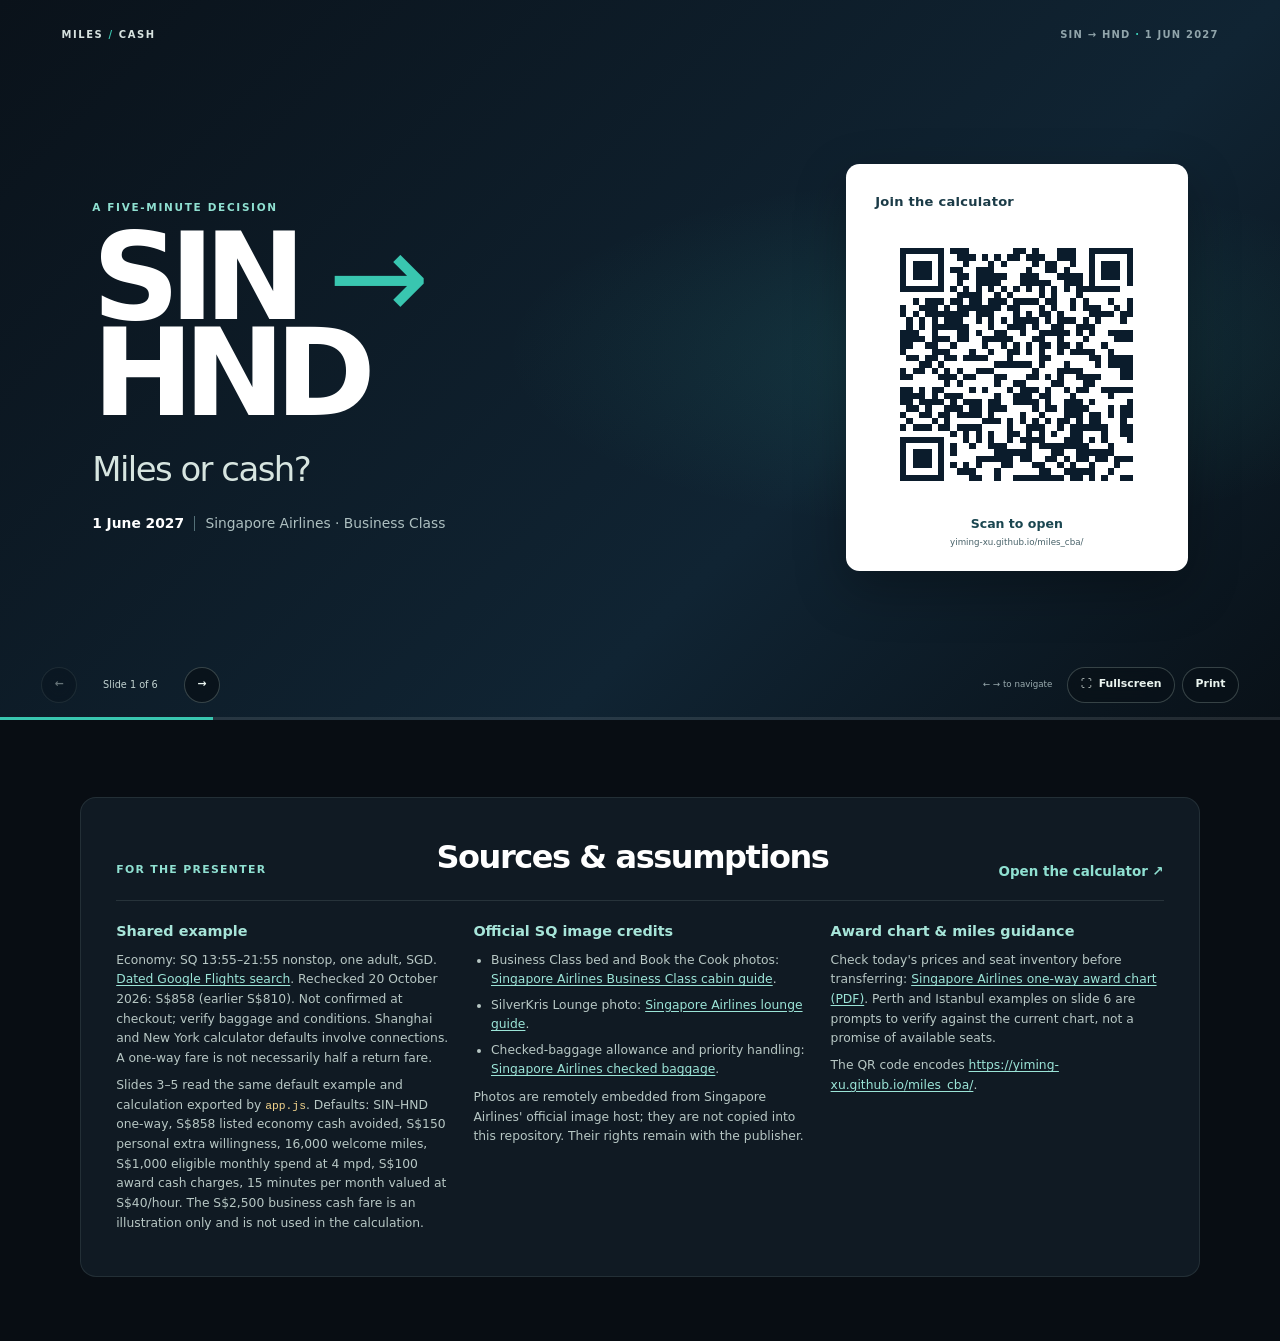
==== commit 7d7db202: "Use dated economy fares across calculator and slides" ====
--- a/slides.html
+++ b/slides.html
@@ -169,16 +169,16 @@
         <h1 id="slide-title-5">Make the call <em>personal.</em></h1>
       </header>
       <div class="value-equation">
-        <div class="value-cell"><span>Economy cash avoided</span><strong id="slide-economy-saving">S$450.00</strong></div>
+        <div class="value-cell"><span>Economy cash avoided</span><strong id="slide-economy-saving">S$858.00</strong></div>
         <span class="equation-sign" aria-hidden="true">+</span>
         <div class="value-cell"><span>Your extra willingness</span><strong id="slide-willingness">S$150.00</strong></div>
         <span class="equation-sign" aria-hidden="true">=</span>
-        <div class="value-cell value-cell-total"><span>Your modeled value</span><strong id="slide-total-value">S$600.00</strong></div>
+        <div class="value-cell value-cell-total"><span>Your modeled value</span><strong id="slide-total-value">S$1,008.00</strong></div>
       </div>
       <div class="answer-band">
         <div class="answer-result">
           <span class="mini-label">Net under these assumptions</span>
-          <strong id="slide-net">+S$230.00</strong>
+          <strong id="slide-net">+S$638.00</strong>
         </div>
         <div class="answer-divider" aria-hidden="true"></div>
         <div class="answer-break-even">
@@ -186,7 +186,7 @@
           <strong id="slide-break-even">S$0.00</strong>
         </div>
       </div>
-      <p class="slide-footnote answer-note">The illustrative S$2,500 business cash fare is not part of this comparison. Use your actual economy alternative and your own comfort value.</p>
+      <p class="slide-footnote answer-note">SQ nonstop economy: S$858 listed · 1 Jun 2027 · checked 20 Oct 2026. Prices change. S$2,500 business is illustrative and excluded.</p>
     </section>
 
     <section class="slide slide-tips" id="slide-6" aria-labelledby="slide-title-6" aria-hidden="true" hidden>
@@ -241,8 +241,8 @@
     </div>
     <div class="notes-grid">
       <div>
-        <h3>Shared example</h3>
-        <p>Slides 3–5 read the same default example and calculation exported by <code>app.js</code>. Defaults: SIN–HND one-way, S$450 economy cash avoided, S$150 personal extra willingness, 16,000 welcome miles, S$1,000 eligible monthly spend at 4 mpd, S$100 award cash charges, 15 minutes per month valued at S$40/hour. The S$2,500 business cash fare is an illustration only and is not used in the calculation.</p>
+        <h3>Shared example</h3><p>Economy: SQ 13:55–21:55 nonstop, one adult, SGD. <a href="https://www.google.com/travel/flights?hl=en&amp;q=One%20way%20flights%20from%20SIN%20to%20HND%20on%20June%201%202027%20economy&amp;curr=SGD">Dated Google Flights search</a>. Rechecked 20 October 2026: S$858 (earlier S$810). Not confirmed at checkout; verify baggage and conditions. Shanghai and New York calculator defaults involve connections. A one-way fare is not necessarily half a return fare.</p>
+        <p>Slides 3–5 read the same default example and calculation exported by <code>app.js</code>. Defaults: SIN–HND one-way, S$858 listed economy cash avoided, S$150 personal extra willingness, 16,000 welcome miles, S$1,000 eligible monthly spend at 4 mpd, S$100 award cash charges, 15 minutes per month valued at S$40/hour. The S$2,500 business cash fare is an illustration only and is not used in the calculation.</p>
       </div>
       <div>
         <h3>Official SQ image credits</h3>
@@ -290,7 +290,7 @@
         const research = calculator.getResearch();
         const route = calculator.getDefaultRoute(research.routes);
         if (!route) return;
-        const inputs = { ...calculator.defaultExample };
+        const inputs = { ...calculator.defaultExample, economySaving: route.economySaving };
         const result = calculator.calculateScenario(route, inputs);
         if (!result.available) return;
 
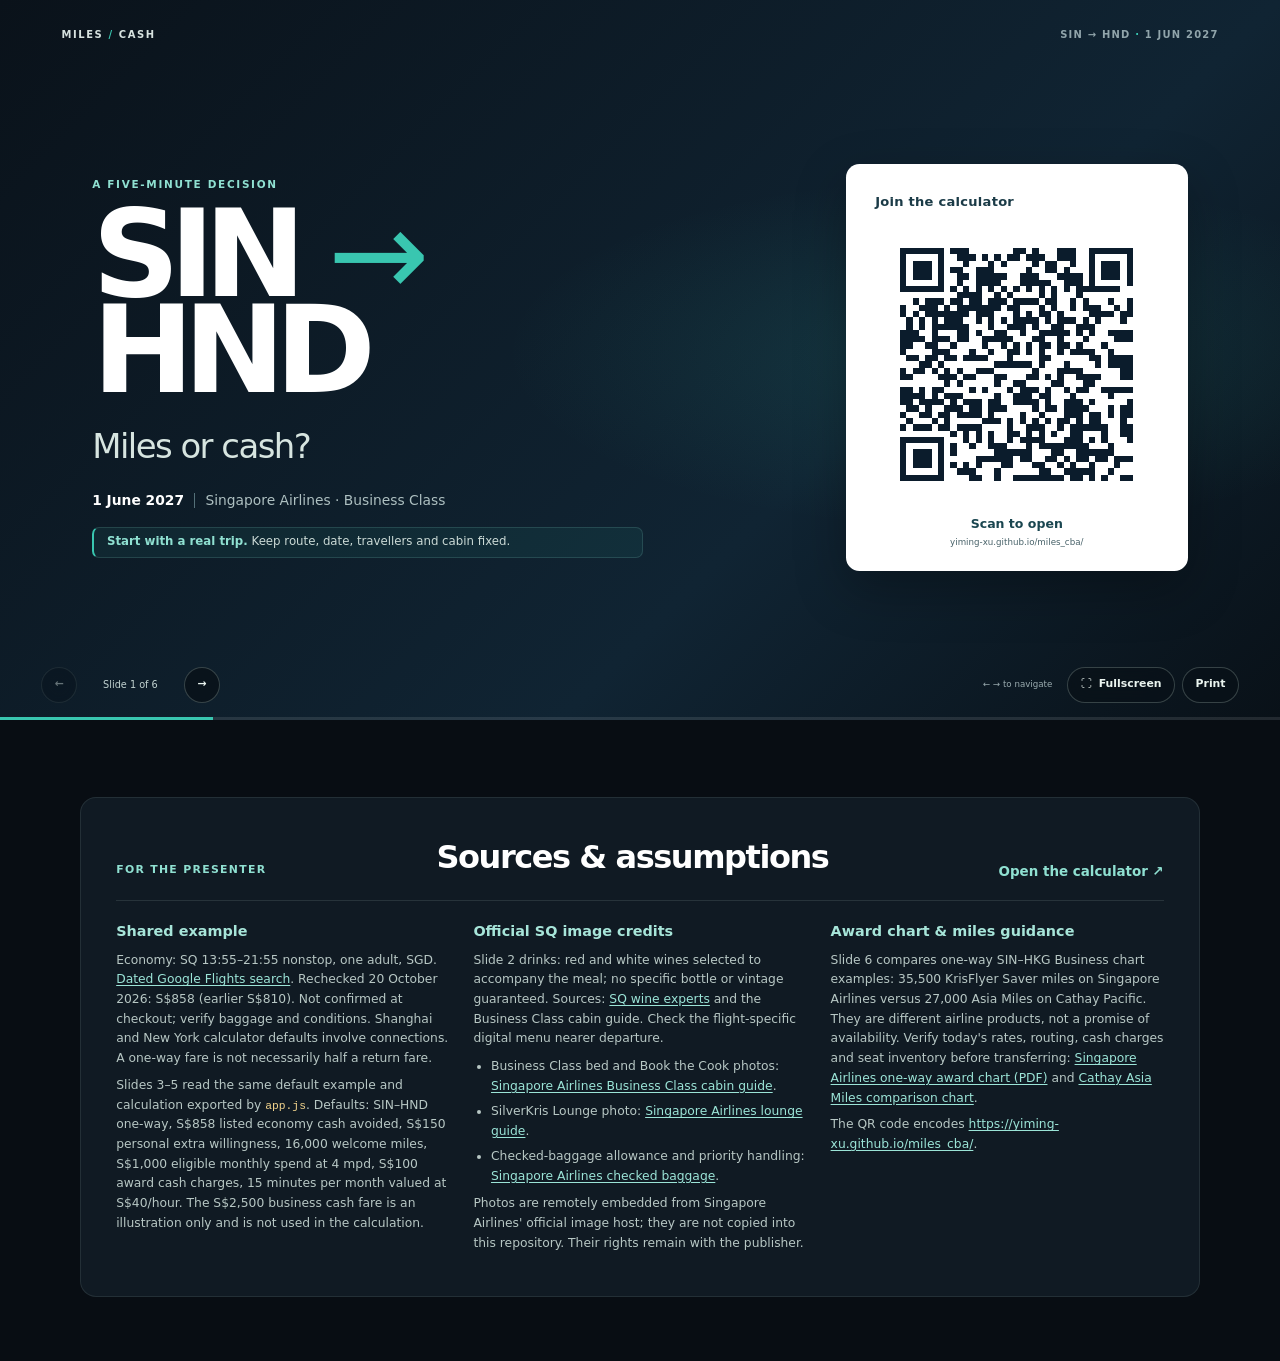
==== commit e3d7ca70: "Simplify calculator help and enrich interactive slides" ====
--- a/slides.html
+++ b/slides.html
@@ -28,6 +28,7 @@
           <span class="cover-divider" aria-hidden="true"></span>
           <span>Singapore Airlines · Business Class</span>
         </div>
+        <p class="slide-guide slide-guide-cover"><strong>Start with a real trip.</strong> Keep route, date, travellers and cabin fixed.</p>
       </div>
       <aside class="qr-card" aria-label="Join the calculator">
         <p class="qr-label">Join the calculator</p>
@@ -61,7 +62,8 @@
           </div>
           <figcaption>
             <span class="experience-label">02 · DINE</span>
-            <strong>Choose a main before you fly</strong>
+            <strong>Book the Cook + curated wines</strong>
+            <small>Red &amp; white wines to pair with your meal; selection varies by flight.</small>
             <a class="photo-credit" href="https://www.singaporeair.com/en_UK/sg/flying-withus/cabins/business-class/business-class-2/" target="_blank" rel="noopener noreferrer">© Singapore Airlines · cabin feature ↗</a>
           </figcaption>
         </figure>
@@ -87,6 +89,7 @@
         </div>
         <p class="benefit-footnote">*Lounge entry and baggage allowance depend on the itinerary and ticket rules.</p>
       </div>
+      <p class="slide-guide"><strong>Set your own value.</strong> Value benefits you would use; add only what you would pay above economy.</p>
     </section>
 
     <section class="slide slide-earning" id="slide-3" aria-labelledby="slide-title-3" aria-hidden="true" hidden>
@@ -125,6 +128,7 @@
           <small>with the default 1-mile transfer block</small>
         </div>
       </div>
+      <p class="slide-guide"><strong>Adjust the pace.</strong> Change eligible spend, mpd or welcome miles: spend × mpd sets monthly miles; award target − welcome miles sets the gap.</p>
       <p class="slide-footnote earning-note">Bonus eligibility, eligible-spend rules and posting time matter. A miles target is not a seat or booking-date guarantee.</p>
     </section>
 
@@ -161,6 +165,7 @@
         </div>
       </div>
       <p class="cash-fare-tag"><span>Business cash reference</span><strong>S$2,500 illustrative</strong><small>not a live quote · not used in the model</small></p>
+      <p class="slide-guide"><strong>Adjust the costs.</strong> Change cashback rate, monthly minutes, hourly value and award charges; these form modeled cash cost.</p>
     </section>
 
     <section class="slide slide-answer" id="slide-5" aria-labelledby="slide-title-5" aria-hidden="true" hidden>
@@ -168,17 +173,24 @@
         <p class="slide-kicker">05 <span>/</span> Your break-even</p>
         <h1 id="slide-title-5">Make the call <em>personal.</em></h1>
       </header>
-      <div class="value-equation">
+      <div class="value-equation" aria-label="Economy cash avoided plus personal willingness forms total modeled value">
         <div class="value-cell"><span>Economy cash avoided</span><strong id="slide-economy-saving">S$858.00</strong></div>
         <span class="equation-sign" aria-hidden="true">+</span>
         <div class="value-cell"><span>Your extra willingness</span><strong id="slide-willingness">S$150.00</strong></div>
         <span class="equation-sign" aria-hidden="true">=</span>
-        <div class="value-cell value-cell-total"><span>Your modeled value</span><strong id="slide-total-value">S$1,008.00</strong></div>
+        <div class="value-cell value-cell-total"><span>Total modeled value</span><small class="value-prompt">Calculated below</small></div>
+      </div>
+      <div class="net-equation" aria-label="Total modeled value minus total modeled cost equals net benefit">
+        <div class="net-cell"><span>Your modeled value</span><strong id="slide-total-value">S$1,008.00</strong></div>
+        <span class="net-operator" aria-hidden="true">−</span>
+        <div class="net-cell"><span>Total modeled cost</span><strong id="slide-total-cost-repeat">S$370.00</strong></div>
+        <span class="net-operator" aria-hidden="true">=</span>
+        <div class="net-cell net-cell-result"><span>Net benefit</span><strong id="slide-net">+S$638.00</strong></div>
       </div>
       <div class="answer-band">
-        <div class="answer-result">
-          <span class="mini-label">Net under these assumptions</span>
-          <strong id="slide-net">+S$638.00</strong>
+        <div class="answer-interpretation">
+          <span class="mini-label">How to read the break-even</span>
+          <p>Above this extra-willingness threshold, modeled value covers modeled cost.</p>
         </div>
         <div class="answer-divider" aria-hidden="true"></div>
         <div class="answer-break-even">
@@ -186,6 +198,7 @@
           <strong id="slide-break-even">S$0.00</strong>
         </div>
       </div>
+      <p class="slide-guide"><strong>Make it yours.</strong> Use the economy fare you would really pay and extra willingness above it; positive net means value exceeds modeled cost.</p>
       <p class="slide-footnote answer-note">SQ nonstop economy: S$858 listed · 1 Jun 2027 · checked 20 Oct 2026. Prices change. S$2,500 business is illustrative and excluded.</p>
     </section>
 
@@ -197,23 +210,27 @@
       <div class="tips-grid">
         <article class="tip-card tip-sweet-spot">
           <span class="tip-number">01</span>
-          <h2>Choose the trip first</h2>
-          <p>Examples to check on the SQ chart:</p>
-          <div class="sweet-spot-pair"><span>Perth <b>42,500</b></span><span>Istanbul <b>68,000</b></span></div>
-          <small>One-way Business Class examples · verify today's chart</small>
+          <h2>Start early; find a seat</h2>
+          <p>Award seats are limited. Search early across flexible dates and a backup route; transfer only after you find a bookable seat.</p>
         </article>
         <article class="tip-card">
           <span class="tip-number">02</span>
-          <h2>Know which miles you hold</h2>
-          <p>Cathay uses Asia Miles: a different currency, routing and bank transfer ratio. Compare the whole itinerary before moving points.</p>
+          <h2>Compare different products</h2>
+          <p>Same city-pair and cabin, but distinct airlines and currencies:</p>
+          <div class="sweet-spot-pair">
+            <span>Cathay Pacific · Asia Miles <b>27,000</b></span>
+            <span>Singapore Airlines · KrisFlyer Saver <b>35,500</b></span>
+          </div>
+          <small>One-way SIN–HKG Business. Check current charts and live seats; availability is not guaranteed.</small>
         </article>
         <article class="tip-card">
           <span class="tip-number">03</span>
           <h2>Protect the value</h2>
-          <p>Seats are limited; awards can be devalued and taxes or fees can change. Check availability first, pay your card in full, and never spend extra just to earn miles.</p>
+          <p>Compare taxes, transfer ratios and cancellation rules. Pay your card in full and never spend extra just to earn miles.</p>
         </article>
       </div>
       <div class="closing-line"><span>Want the destination.</span><i aria-hidden="true">→</i><span>Count cash and time.</span><i aria-hidden="true">→</i><strong>Then decide.</strong></div>
+      <p class="slide-guide"><strong>Practical sequence:</strong> search early across flexible dates; confirm a seat, then transfer only required points.</p>
     </section>
 
     <nav class="slide-controls" aria-label="Presentation controls">
@@ -246,6 +263,7 @@
       </div>
       <div>
         <h3>Official SQ image credits</h3>
+        <p>Slide 2 drinks: red and white wines selected to accompany the meal; no specific bottle or vintage guaranteed. Sources: <a href="https://www.singaporeair.com/en_UK/sg/flying-withus/dining/wine-experts/">SQ wine experts</a> and the Business Class cabin guide. Check the flight-specific digital menu nearer departure.</p>
         <ul>
           <li>Business Class bed and Book the Cook photos: <a href="https://www.singaporeair.com/en_UK/sg/flying-withus/cabins/business-class/business-class-2/" target="_blank" rel="noopener noreferrer">Singapore Airlines Business Class cabin guide</a>.</li>
           <li>SilverKris Lounge photo: <a href="https://www.singaporeair.com/en_UK/sg/flying-withus/before-the-flight/lounges/silverkris/" target="_blank" rel="noopener noreferrer">Singapore Airlines lounge guide</a>.</li>
@@ -255,7 +273,7 @@
       </div>
       <div>
         <h3>Award chart &amp; miles guidance</h3>
-        <p>Check today's prices and seat inventory before transferring: <a href="https://www.singaporeair.com/content/dam/sia/web-assets/pdfs/ppsclub-krisflyer/krisflyer/progupdates/awardcharts/Singapore_Airlines_One-Way_AdvantageSaver_Award_Chart_261002.pdf" target="_blank" rel="noopener noreferrer">Singapore Airlines one-way award chart (PDF)</a>. Perth and Istanbul examples on slide 6 are prompts to verify against the current chart, not a promise of available seats.</p>
+        <p>Slide 6 compares one-way SIN–HKG Business chart examples: 35,500 KrisFlyer Saver miles on Singapore Airlines versus 27,000 Asia Miles on Cathay Pacific. They are different airline products, not a promise of availability. Verify today's rates, routing, cash charges and seat inventory before transferring: <a href="https://www.singaporeair.com/content/dam/sia/web-assets/pdfs/ppsclub-krisflyer/krisflyer/progupdates/awardcharts/Singapore_Airlines_One-Way_AdvantageSaver_Award_Chart_261002.pdf" target="_blank" rel="noopener noreferrer">Singapore Airlines one-way award chart (PDF)</a> and <a href="https://suitesmile.com/blog/2026/05/02/cathay-pacific-asia-miles-award-charts/" target="_blank" rel="noopener noreferrer">Cathay Asia Miles comparison chart</a>.</p>
         <p>The QR code encodes <a href="https://yiming-xu.github.io/miles_cba/">https://yiming-xu.github.io/miles_cba/</a>.</p>
       </div>
     </div>
--- a/styles.css
+++ b/styles.css
@@ -1333,3 +1333,143 @@
   .slides-page .slide-experience, .slides-page .slide-earning, .slides-page .slide-cost,
   .slides-page .slide-answer, .slides-page .slide-tips { display: flex !important; }
 }
+
+/* Compact actionable guidance and the explicit value-minus-cost calculation. */
+.slides-page .slide-guide {
+  flex: 0 0 auto;
+  margin: 0;
+  padding: 0.9cqh 1cqw;
+  color: #cbdad6;
+  background: rgba(57, 198, 176, 0.075);
+  border: 1px solid rgba(143, 224, 209, 0.16);
+  border-left: 0.18cqw solid var(--deck-accent-strong);
+  border-radius: 0.55cqw;
+  font-size: clamp(0.7rem, 0.92cqw, 1rem);
+  line-height: 1.35;
+}
+.slides-page .slide-guide strong { color: var(--deck-accent); }
+.slides-page .slide-cover .slide-guide-cover {
+  max-width: 43cqw;
+  margin-top: 2.2cqh;
+}
+
+/* Slide 5 keeps the inputs and the resulting arithmetic readable at 16:9. */
+.slides-page .slide-answer { gap: 1.65cqh; }
+.slides-page .slide-answer .value-equation { gap: 0.8cqw; }
+.slides-page .slide-answer .value-cell {
+  min-height: 11cqh;
+  padding: 1.15cqh 1.05cqw;
+}
+.slides-page .value-prompt {
+  display: block;
+  margin-top: 0.7cqh;
+  color: var(--deck-accent);
+  font-size: clamp(0.54rem, 0.75cqw, 0.82rem);
+  font-weight: 680;
+  line-height: 1.25;
+}
+.slides-page .net-equation {
+  flex: 0 0 auto;
+  display: grid;
+  grid-template-columns: minmax(0, 1fr) auto minmax(0, 1fr) auto minmax(0, 1fr);
+  align-items: stretch;
+  gap: 0.7cqw;
+}
+.slides-page .net-cell {
+  min-width: 0;
+  display: flex;
+  flex-direction: column;
+  justify-content: center;
+  padding: 1.05cqh 1.05cqw;
+  background: rgba(255, 255, 255, 0.055);
+  border: 1px solid rgba(230, 244, 239, 0.1);
+  border-radius: 0.7cqw;
+}
+.slides-page .net-cell > span {
+  color: #a8bbbb;
+  font-size: clamp(0.54rem, 0.77cqw, 0.84rem);
+  line-height: 1.25;
+}
+.slides-page .net-cell > strong {
+  margin-top: 0.55cqh;
+  color: #fff;
+  font-size: clamp(1rem, 2.25cqw, 2.45rem);
+  font-variant-numeric: tabular-nums;
+  letter-spacing: -0.055em;
+  line-height: 1.05;
+  white-space: nowrap;
+}
+.slides-page .net-cell-result {
+  background: rgba(57, 198, 176, 0.09);
+  border-color: rgba(143, 224, 209, 0.25);
+}
+.slides-page .net-cell-result > strong { color: var(--deck-accent); }
+.slides-page .net-operator {
+  align-self: center;
+  color: var(--deck-accent-strong);
+  font-size: clamp(1.1rem, 2.4cqw, 2.6rem);
+  font-weight: 420;
+}
+.slides-page .slide-answer .answer-band {
+  gap: 1.3cqw;
+  padding: 1.35cqh 1.6cqw;
+}
+.slides-page .answer-interpretation .mini-label { display: block; }
+.slides-page .answer-interpretation p {
+  margin: 0.55cqh 0 0;
+  color: #c4d5d1;
+  font-size: clamp(0.56rem, 0.8cqw, 0.86rem);
+  line-height: 1.35;
+}
+.slides-page .slide-answer .answer-divider { height: 6cqh; }
+.slides-page .slide-answer .answer-note { margin-top: 0; }
+
+/* The final slide stays practical without crowding the three-column close. */
+.slides-page .slide-tips { grid-template-columns: minmax(0, 0.92fr) minmax(0, 1.16fr) minmax(0, 0.92fr); gap: 1.8cqh; }
+.slides-page .tip-card { padding: 1.45cqh 1.35cqw; }
+.slides-page .tip-card h2 { margin-top: 0.85cqh; }
+.slides-page .tip-card p { margin-top: 0.8cqh; font-size: clamp(0.58rem, 0.88cqw, 0.94rem); line-height: 1.38; }
+.slides-page .tip-card > small { margin-top: 0.65cqh; font-size: clamp(0.54rem, 0.72cqw, 0.78rem); }
+.slides-page .sweet-spot-pair { gap: 0.55cqh; margin-top: 0.75cqh; }
+.slides-page .sweet-spot-pair span { padding: 0.65cqh 0.7cqw; font-size: clamp(0.54rem, 0.78cqw, 0.84rem); line-height: 1.25; }
+
+@media (max-width: 760px) {
+  .slides-page .slide-guide { padding: 0.75cqh 0.8cqw; font-size: clamp(0.64rem, 0.9cqw, 0.82rem); }
+  .slides-page .net-equation { gap: 0.42cqw; }
+  .slides-page .net-cell { padding: 0.8cqh 0.65cqw; }
+  .slides-page .net-cell > span { font-size: clamp(0.48rem, 0.66cqw, 0.7rem); }
+  .slides-page .net-cell > strong { font-size: clamp(0.76rem, 1.75cqw, 1.25rem); }
+  .slides-page .net-operator { font-size: clamp(0.9rem, 2.25cqw, 1.5rem); }
+  .slides-page .slide-answer .answer-band { padding: 1cqh 1cqw; }
+  .slides-page .answer-interpretation p { font-size: clamp(0.5rem, 0.68cqw, 0.7rem); }
+  .slides-page .slide-tips { gap: 1.45cqh; }
+  .slides-page .tip-card { padding: 1cqh 0.9cqw; }
+  .slides-page .tip-card p { font-size: clamp(0.5rem, 0.72cqw, 0.76rem); }
+  .slides-page .sweet-spot-pair span { padding: 0.5cqh 0.55cqw; font-size: clamp(0.46rem, 0.62cqw, 0.66rem); }
+  .slides-page .tip-card > small { font-size: clamp(0.5rem, 0.62cqw, 0.68rem); }
+}
+@media (max-width: 540px) {
+  .slides-page .slide-cover .slide-guide-cover { max-width: 46cqw; margin-top: 1.4cqh; }
+  .slides-page .slide-answer .value-equation { gap: 0.3cqw; }
+  .slides-page .slide-answer .value-cell { padding: 0.8cqh 0.5cqw; }
+  .slides-page .slide-answer .value-cell span { font-size: clamp(0.44rem, 0.68cqw, 0.62rem); }
+  .slides-page .slide-answer .value-cell strong { font-size: clamp(0.72rem, 1.65cqw, 1rem); }
+  .slides-page .value-prompt { font-size: clamp(0.44rem, 0.62cqw, 0.58rem); }
+  .slides-page .net-cell > span { font-size: clamp(0.43rem, 0.58cqw, 0.56rem); }
+  .slides-page .net-cell > strong { font-size: clamp(0.68rem, 1.55cqw, 0.92rem); }
+}
+@media print {
+  .slides-page .slide-guide { color: #234b49; background: #eaf6f0; border-color: #9ed4c8; }
+  .slides-page .slide-guide strong, .slides-page .net-operator { color: #087f75; }
+  .slides-page .value-prompt { color: #087f75; }
+  .slides-page .net-cell, .slides-page .slide-answer .answer-band { background: #f3f7f4; border-color: #d0d9d4; }
+  .slides-page .net-cell > span, .slides-page .answer-interpretation p { color: #374e58; }
+  .slides-page .net-cell > strong { color: #10263a; }
+  .slides-page .net-cell-result > strong { color: #087f75; }
+}
+
+/* Keep the earning explanation and its qualification note above the fixed controls. */
+.slides-page .slide-earning { gap: 1.45cqh; }
+.slides-page .slide-earning .mile-step { min-height: 16cqh; }
+.slides-page .slide-earning .earning-rate-card,
+.slides-page .slide-earning .earning-time-card { padding-top: 1.3cqh; padding-bottom: 1.3cqh; }
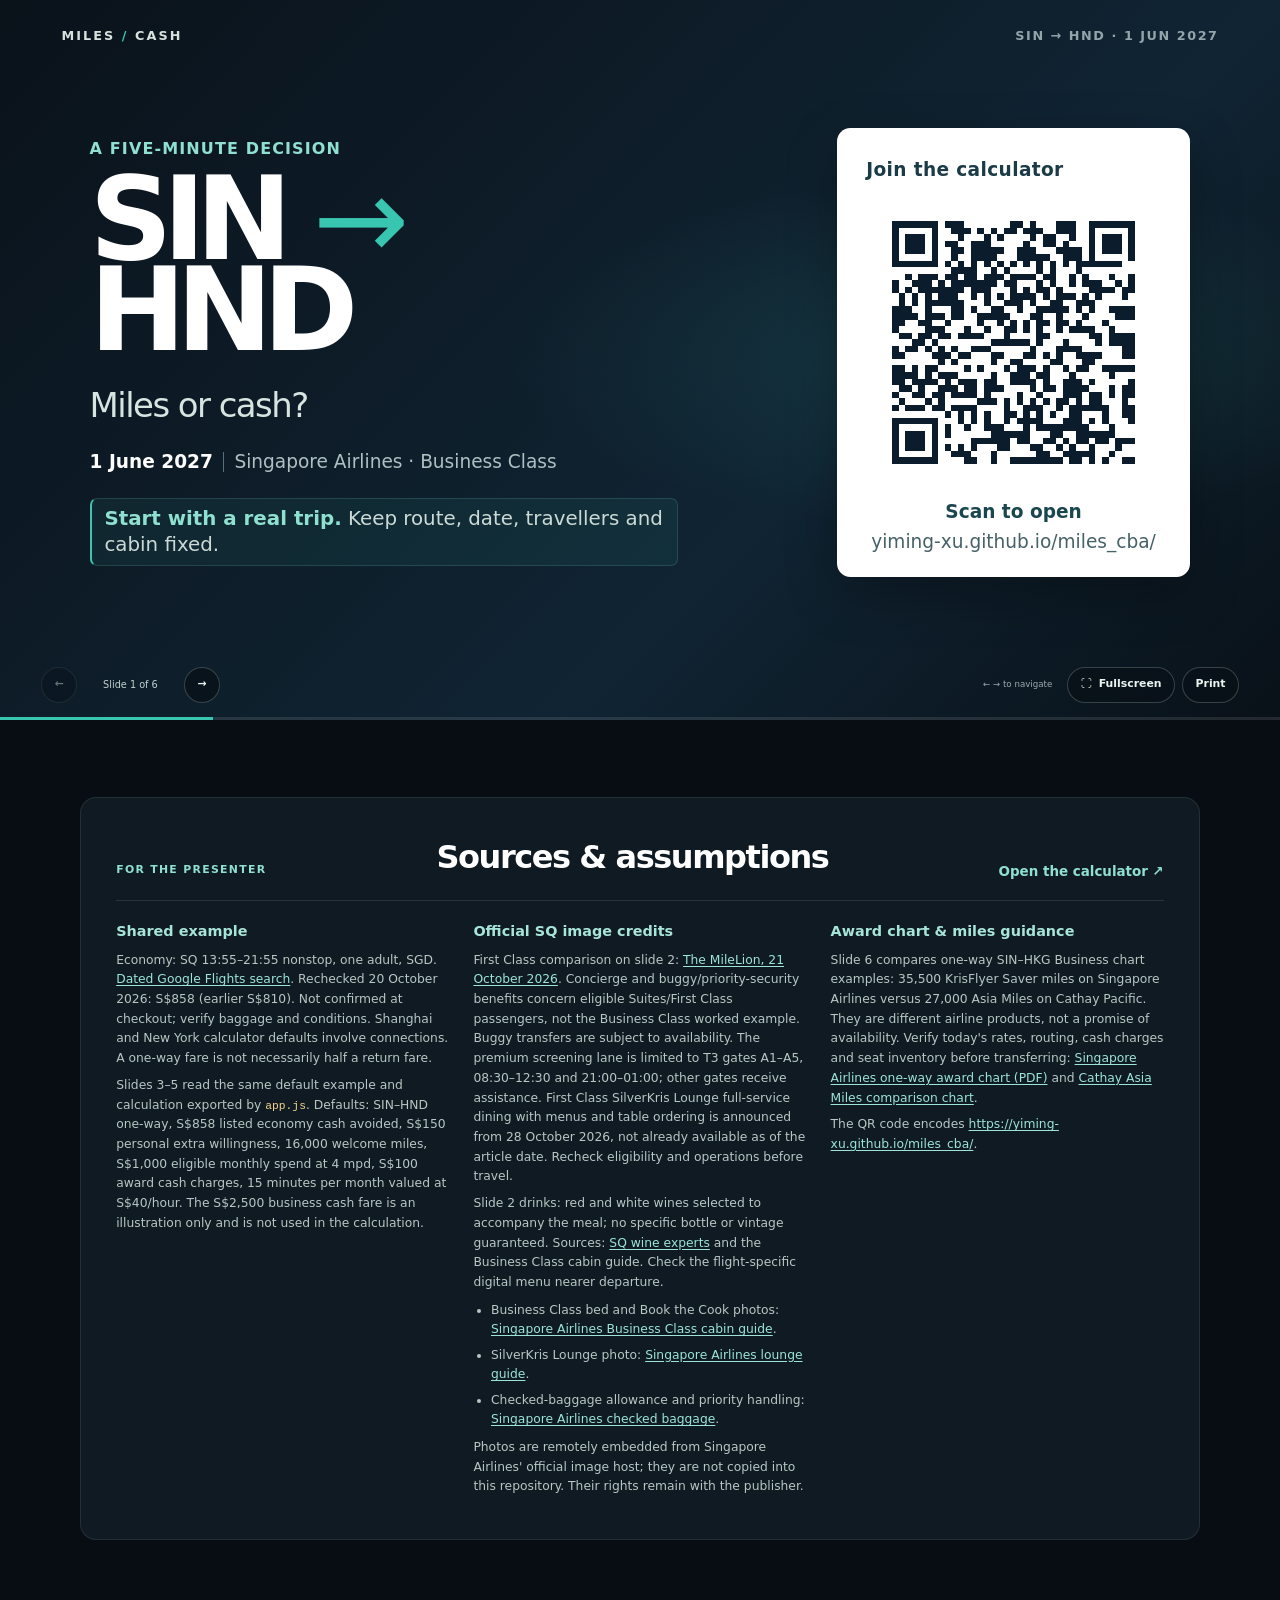
==== commit 7112f7a3: "Unify slide typography and clarify presentation outcomes" ====
--- a/slides.html
+++ b/slides.html
@@ -7,6 +7,7 @@
   <meta name="description" content="A six-slide 16:9 presentation about the value, time and cost of a SIN–HND business-class award.">
   <title>SIN → HND · Miles or cash?</title>
   <link rel="stylesheet" href="styles.css">
+  <link rel="stylesheet" href="slides-polish.css">
   <script src="research-data.js"></script>
   <script src="app.js"></script>
 </head>
@@ -87,8 +88,9 @@
           <svg viewBox="0 0 32 32" aria-hidden="true"><path d="M6 23.5 10.5 11l4 8 3-5 8.5 9.5H6ZM12 8.5h8M16 5v7M5 27h22"/></svg>
           <span><strong>Priority baggage handling</strong><small>Business Class tags are marked PRIO-J</small></span>
         </div>
-        <p class="benefit-footnote">*Lounge entry and baggage allowance depend on the itinerary and ticket rules.</p>
-      </div>
+        <p class="benefit-footnote">Lounge and baggage rules vary by itinerary.</p>
+      </div>
+      <p class="slide-footnote"><strong>Beyond Business: First Class / Suites</strong> — personal concierge, buggy transfers and priority screening (restricted). First Class SilverKris Lounge table-service dining from 28 Oct 2026. <strong>Not included in our Business Class example.</strong></p>
       <p class="slide-guide"><strong>Set your own value.</strong> Value benefits you would use; add only what you would pay above economy.</p>
     </section>
 
@@ -120,22 +122,22 @@
         <div class="earning-rate-card">
           <p class="mini-label">One modeled spending pool</p>
           <p class="earning-formula">S$<strong id="slide-monthly-spend">1,000</strong> × <strong id="slide-miles-rate">4</strong> mpd = <b id="slide-monthly-miles">4,000</b> miles / month</p>
-          <p class="earning-caption">Illustrative Citi Rewards pace · eligible spend only</p>
+          <p class="earning-caption">Assumes S$1,000/month of qualifying online/shopping spend</p>
         </div>
         <div class="earning-time-card">
           <span class="mini-label">Whole earning months</span>
           <strong id="slide-earning-months">10</strong>
-          <small>with the default 1-mile transfer block</small>
-        </div>
-      </div>
-      <p class="slide-guide"><strong>Adjust the pace.</strong> Change eligible spend, mpd or welcome miles: spend × mpd sets monthly miles; award target − welcome miles sets the gap.</p>
-      <p class="slide-footnote earning-note">Bonus eligibility, eligible-spend rules and posting time matter. A miles target is not a seat or booking-date guarantee.</p>
+          <small>10 months needed · only 7 available before 1 June</small>
+        </div>
+      </div>
+      <p class="slide-guide"><strong>Adjust the pace.</strong> In your calculator, change qualifying spend or the offer. More miles per month shortens the runway.</p>
+      <p class="slide-footnote earning-note">This dated trip is not achievable from zero under these inputs. Welcome-bonus timing and seat availability can further constrain it.</p>
     </section>
 
     <section class="slide slide-cost" id="slide-4" aria-labelledby="slide-title-4" aria-hidden="true" hidden>
       <header class="slide-heading">
         <p class="slide-kicker">04 <span>/</span> The real cost</p>
-        <h1 id="slide-title-4">Miles have a <em>cash cost.</em></h1>
+        <h1 id="slide-title-4">Miles have an <em>economic cost.</em></h1>
       </header>
       <div class="cost-layout">
         <div class="cost-total-card">
@@ -164,8 +166,8 @@
           </div>
         </div>
       </div>
-      <p class="cash-fare-tag"><span>Business cash reference</span><strong>S$2,500 illustrative</strong><small>not a live quote · not used in the model</small></p>
-      <p class="slide-guide"><strong>Adjust the costs.</strong> Change cashback rate, monthly minutes, hourly value and award charges; these form modeled cash cost.</p>
+      <p class="cash-fare-tag">Cash paid + rewards forgone + time valued = total economic cost</p>
+      <p class="slide-guide"><strong>Adjust the costs.</strong> In your calculator, change cashback or time spent. Higher alternatives make miles more costly.</p>
     </section>
 
     <section class="slide slide-answer" id="slide-5" aria-labelledby="slide-title-5" aria-hidden="true" hidden>
@@ -178,7 +180,7 @@
         <span class="equation-sign" aria-hidden="true">+</span>
         <div class="value-cell"><span>Your extra willingness</span><strong id="slide-willingness">S$150.00</strong></div>
         <span class="equation-sign" aria-hidden="true">=</span>
-        <div class="value-cell value-cell-total"><span>Total modeled value</span><small class="value-prompt">Calculated below</small></div>
+        <div class="value-cell value-cell-total"><span>Total modeled value</span><strong id="slide-value-sum">S$1,008.00</strong></div>
       </div>
       <div class="net-equation" aria-label="Total modeled value minus total modeled cost equals net benefit">
         <div class="net-cell"><span>Your modeled value</span><strong id="slide-total-value">S$1,008.00</strong></div>
@@ -190,7 +192,7 @@
       <div class="answer-band">
         <div class="answer-interpretation">
           <span class="mini-label">How to read the break-even</span>
-          <p>Above this extra-willingness threshold, modeled value covers modeled cost.</p>
+          <p>Economy cash avoided already exceeds modeled costs: no extra premium is needed here.</p>
         </div>
         <div class="answer-divider" aria-hidden="true"></div>
         <div class="answer-break-even">
@@ -198,8 +200,8 @@
           <strong id="slide-break-even">S$0.00</strong>
         </div>
       </div>
-      <p class="slide-guide"><strong>Make it yours.</strong> Use the economy fare you would really pay and extra willingness above it; positive net means value exceeds modeled cost.</p>
-      <p class="slide-footnote answer-note">SQ nonstop economy: S$858 listed · 1 Jun 2027 · checked 20 Oct 2026. Prices change. S$2,500 business is illustrative and excluded.</p>
+      <p class="slide-guide"><strong>Make it yours.</strong> In your calculator, enter the extra you would pay. Positive value does not guarantee a feasible trip.</p>
+      <p class="slide-footnote answer-note">Economic result only: 10 earning months do not fit the 7-month runway. Economy fare is a dated listing, not guaranteed.</p>
     </section>
 
     <section class="slide slide-tips" id="slide-6" aria-labelledby="slide-title-6" aria-hidden="true" hidden>
@@ -211,12 +213,12 @@
         <article class="tip-card tip-sweet-spot">
           <span class="tip-number">01</span>
           <h2>Start early; find a seat</h2>
-          <p>Award seats are limited. Search early across flexible dates and a backup route; transfer only after you find a bookable seat.</p>
+          <p>Award seats are limited. Search early across flexible dates and a backup route; check availability before transferring points.</p>
         </article>
         <article class="tip-card">
           <span class="tip-number">02</span>
           <h2>Compare different products</h2>
-          <p>Same city-pair and cabin, but distinct airlines and currencies:</p>
+          <p>Another route: SIN–HKG, one-way Business</p>
           <div class="sweet-spot-pair">
             <span>Cathay Pacific · Asia Miles <b>27,000</b></span>
             <span>Singapore Airlines · KrisFlyer Saver <b>35,500</b></span>
@@ -230,7 +232,7 @@
         </article>
       </div>
       <div class="closing-line"><span>Want the destination.</span><i aria-hidden="true">→</i><span>Count cash and time.</span><i aria-hidden="true">→</i><strong>Then decide.</strong></div>
-      <p class="slide-guide"><strong>Practical sequence:</strong> search early across flexible dates; confirm a seat, then transfer only required points.</p>
+      <p class="slide-guide"><strong>Check before transferring.</strong> Transfers take time; seats can disappear before points arrive.</p>
     </section>
 
     <nav class="slide-controls" aria-label="Presentation controls">
@@ -263,6 +265,7 @@
       </div>
       <div>
         <h3>Official SQ image credits</h3>
+        <p>First Class comparison on slide 2: <a href="https://milelion.com/2026/10/21/singapore-airlines-unveils-new-first-class-ground-experience/">The MileLion, 21 October 2026</a>. Concierge and buggy/priority-security benefits concern eligible Suites/First Class passengers, not the Business Class worked example. Buggy transfers are subject to availability. The premium screening lane is limited to T3 gates A1–A5, 08:30–12:30 and 21:00–01:00; other gates receive assistance. First Class SilverKris Lounge full-service dining with menus and table ordering is announced from 28 October 2026, not already available as of the article date. Recheck eligibility and operations before travel.</p>
         <p>Slide 2 drinks: red and white wines selected to accompany the meal; no specific bottle or vintage guaranteed. Sources: <a href="https://www.singaporeair.com/en_UK/sg/flying-withus/dining/wine-experts/">SQ wine experts</a> and the Business Class cabin guide. Check the flight-specific digital menu nearer departure.</p>
         <ul>
           <li>Business Class bed and Book the Cook photos: <a href="https://www.singaporeair.com/en_UK/sg/flying-withus/cabins/business-class/business-class-2/" target="_blank" rel="noopener noreferrer">Singapore Airlines Business Class cabin guide</a>.</li>
@@ -328,6 +331,7 @@
         setText("slide-economy-saving", calculator.formatMoney(inputs.economySaving));
         setText("slide-willingness", calculator.formatMoney(inputs.willingness));
         setText("slide-total-value", calculator.formatMoney(result.totalValue));
+        setText("slide-value-sum", calculator.formatMoney(result.totalValue));
         setText("slide-break-even", calculator.formatMoney(result.breakEvenWillingness));
         setText("slide-net", result.netBenefit > 0
           ? `+${calculator.formatMoney(result.netBenefit)}`
@@ -336,6 +340,8 @@
 
       function showSlide(index) {
         current = Math.max(0, Math.min(slides.length - 1, index));
+        const brandContext = document.querySelector(".slide-brand > span");
+        if (brandContext) brandContext.textContent = current === 5 ? "OTHER ROUTES · PRACTICAL TIPS" : "SIN → HND · 1 JUN 2027";
         slides.forEach((slide, slideIndex) => {
           const active = slideIndex === current;
           slide.hidden = !active;
--- a/slides-polish.css
+++ b/slides-polish.css
@@ -0,0 +1,45 @@
+/* Consistent projection type scales with the 16:9 canvas. */
+.slides-page .slide { padding: 10cqh 4.8cqw 10cqh; gap: 2cqh; }
+.slides-page .slide-heading h1 { font-size: 4cqw; letter-spacing: -.045em; }
+.slides-page .slide-kicker, .slides-page .mini-label { font-size: 1.25cqw; letter-spacing: .07em; }
+.slides-page .slide-brand { font-size: 1cqw; }
+.slides-page .slide-guide { font-size: 1.55cqw; line-height: 1.3; padding: 1cqh 1cqw; margin-top: auto; }
+.slides-page .slide-footnote { font-size: 1.15cqw; line-height: 1.3; color: #c4d3d3; }
+.slides-page .slide-cover { padding: 11cqh 7cqw 13cqh; }
+.slides-page .cover-copy h1 { font-size: 9cqw; }
+.slides-page .cover-details, .slides-page .qr-label, .slides-page .qr-caption, .slides-page .qr-url { font-size: 1.45cqw; }
+.slides-page .slide-cover .slide-guide { margin-top: 3cqh; max-width: 46cqw; }
+.slides-page .experience-grid { flex: 0 0 auto; }
+.slides-page .experience-photo { height: 22cqh; }
+.slides-page .experience-card figcaption { padding: 1.4cqh 1cqw; }
+.slides-page .experience-label { font-size: 1.05cqw; }
+.slides-page .experience-card strong { font-size: 1.65cqw; line-height: 1.2; }
+.slides-page .experience-card small { display: block; font-size: 1.2cqw; line-height: 1.25; }
+.slides-page .photo-credit { font-size: .85cqw; }
+.slides-page .benefit-item strong { font-size: 1.4cqw; }
+.slides-page .benefit-item small, .slides-page .benefit-footnote { font-size: 1.05cqw; }
+.slides-page .benefit-strip { padding: 1cqh 1cqw; }
+.slides-page .step-caption, .slides-page .mile-step small, .slides-page .earning-caption { font-size: 1.4cqw; }
+.slides-page .mile-step strong { font-size: 4.5cqw; }
+.slides-page .mile-step { min-height: 16cqh; }
+.slides-page .earning-formula { font-size: 2.1cqw; }
+.slides-page .earning-time-card strong { font-size: 5cqw; }
+.slides-page .earning-time-card small { font-size: 1.35cqw; color: #f5d28e; line-height: 1.3; }
+.slides-page .cost-row strong { font-size: 1.8cqw; }
+.slides-page .cost-row small { font-size: 1.35cqw; }
+.slides-page .cost-row b { font-size: 2.3cqw; }
+.slides-page .cost-period, .slides-page .cash-fare-tag { font-size: 1.3cqw; }
+.slides-page .cost-total-card > strong { font-size: 5cqw; }
+.slides-page .slide-answer .value-cell { min-height: 12cqh; }
+.slides-page .value-cell > span, .slides-page .net-cell > span { font-size: 1.4cqw; }
+.slides-page .slide-answer .value-cell strong, .slides-page .net-cell > strong { font-size: 3.2cqw; }
+.slides-page .answer-interpretation p { font-size: 1.35cqw; }
+.slides-page .answer-break-even strong { font-size: 3cqw; }
+.slides-page .tip-card { padding: 2cqh 1.4cqw; }
+.slides-page .tip-card h2 { font-size: 1.9cqw; line-height: 1.2; }
+.slides-page .tip-card p { font-size: 1.55cqw; line-height: 1.35; }
+.slides-page .tip-card > small { font-size: 1.2cqw; line-height: 1.3; }
+.slides-page .tip-number { font-size: 1.25cqw; }
+.slides-page .sweet-spot-pair span { font-size: 1.3cqw; padding: 1cqh .7cqw; }
+.slides-page .sweet-spot-pair b { font-size: 2cqw; }
+.slides-page .closing-line { font-size: 1.65cqw; }
